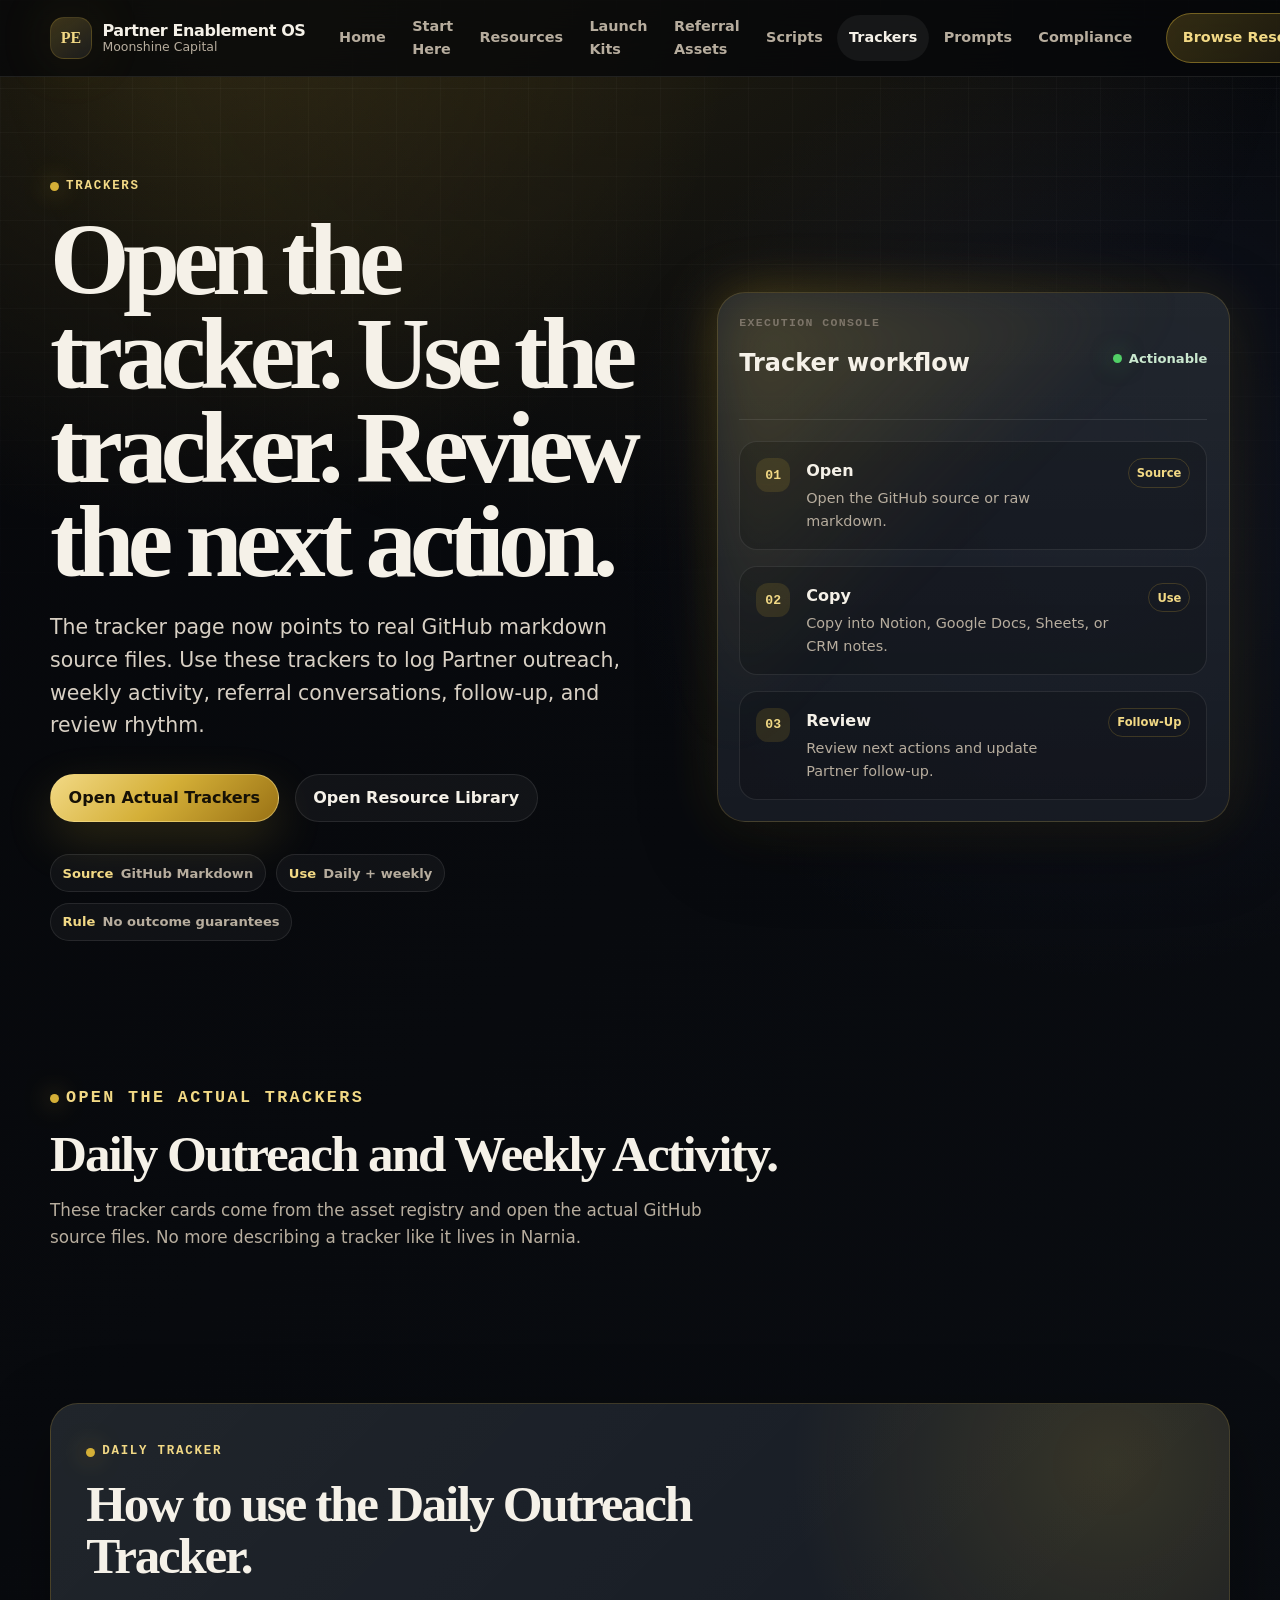
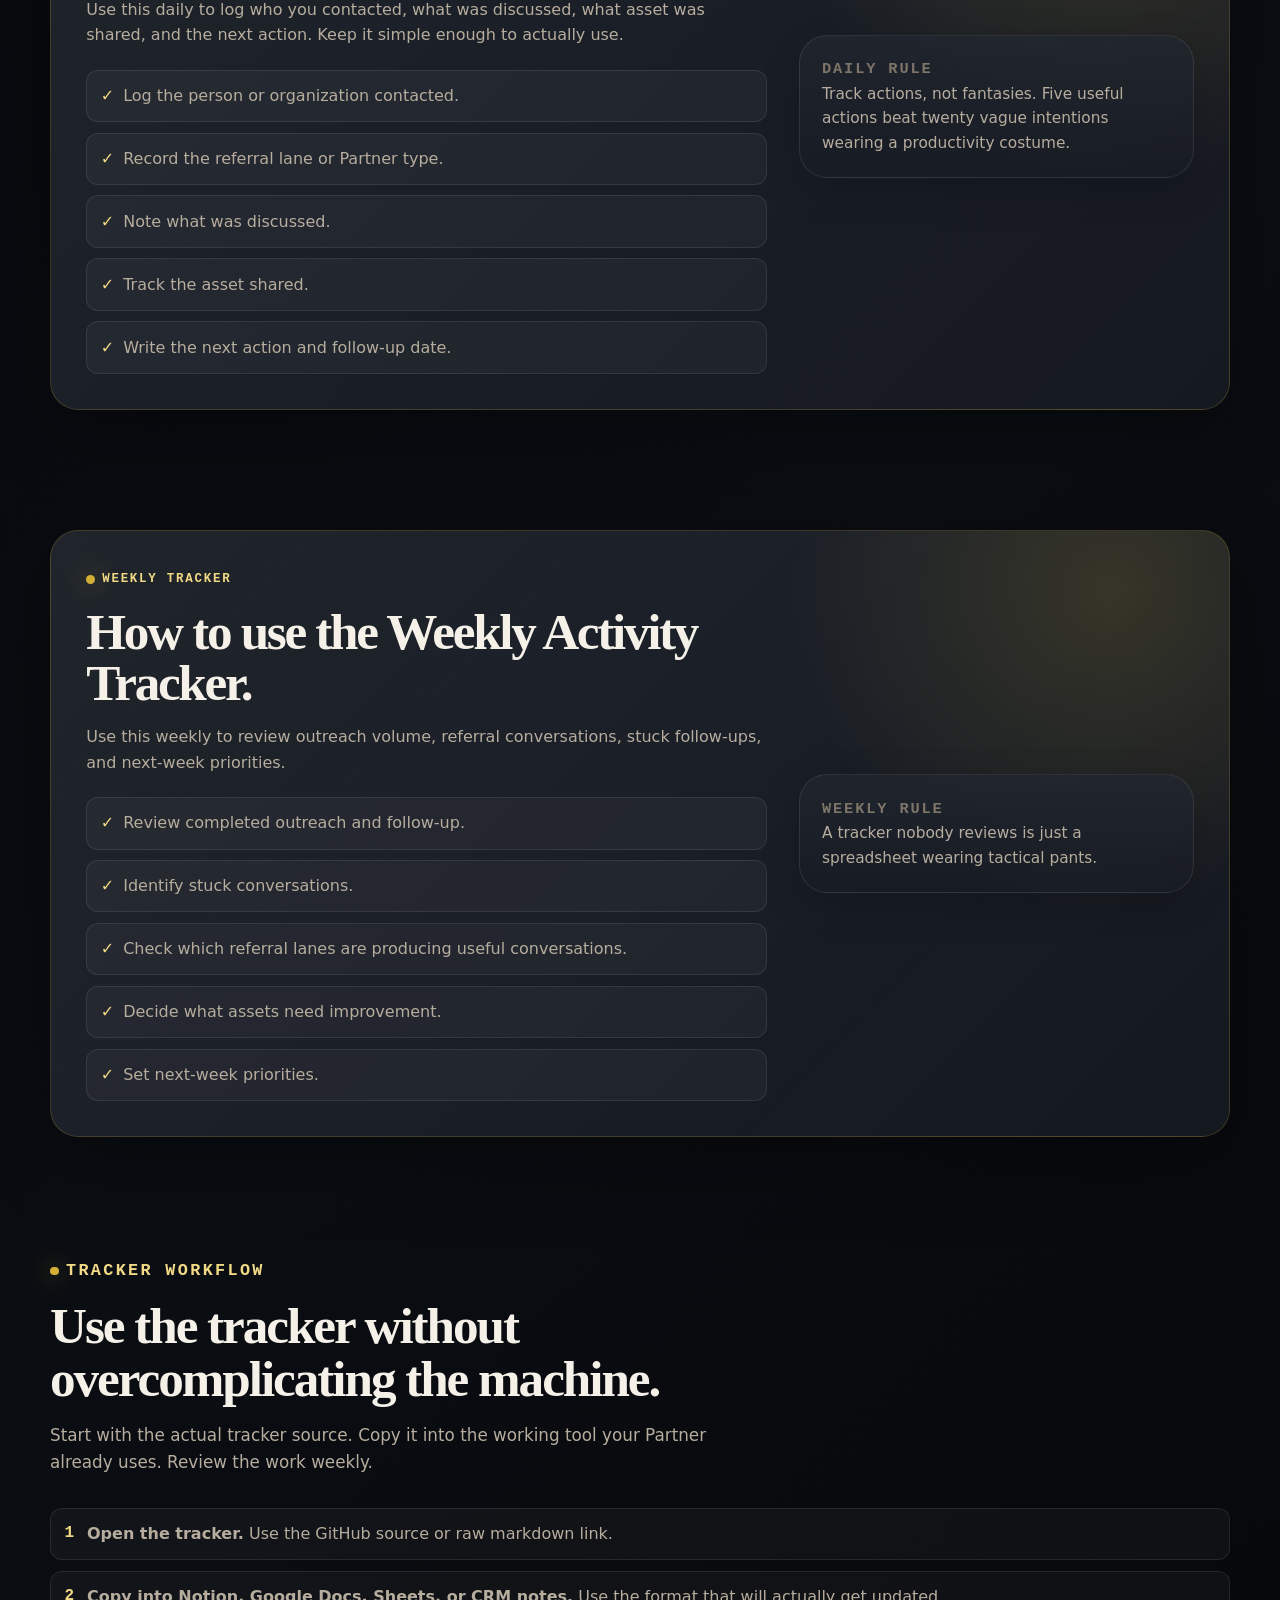
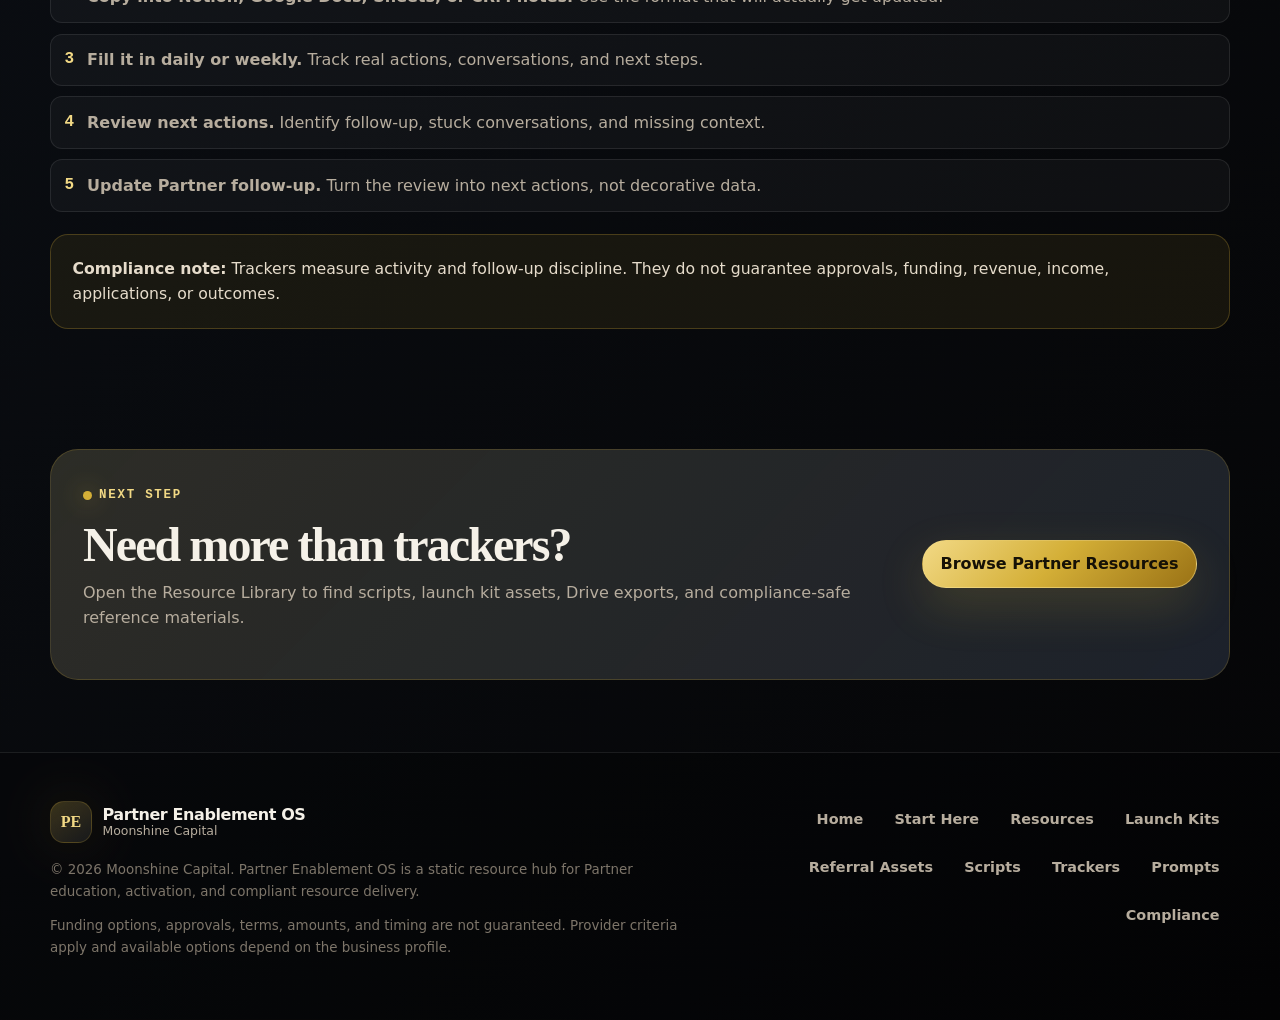
==== pages/trackers.html @ 078735d9 "Enhance resource pages with asset actions" ====
<!doctype html>
<html lang="en">
  <head>
    <meta charset="utf-8">
    <meta name="viewport" content="width=device-width, initial-scale=1">
    <title>Trackers | Partner Enablement OS</title>
    <meta name="description" content="Open and use real Partner activity trackers, weekly review templates, and follow-up systems.">
    <meta name="robots" content="index,follow">
    <link rel="canonical" href="https://partner-enablement-os.vercel.app/pages/trackers.html">
    <meta property="og:type" content="website">
    <meta property="og:title" content="Trackers | Partner Enablement OS">
    <meta property="og:description" content="Actionable tracker source files and workflow guidance for Partner execution.">
    <meta property="og:url" content="https://partner-enablement-os.vercel.app/pages/trackers.html">
    <link rel="stylesheet" href="/assets/css/styles.css">
  </head>

  <body>
    <a class="skip-link" href="#main">Skip to main content</a>

    <div class="site-shell">
      <header class="site-header" aria-label="Site header">
        <div class="container nav-wrap">
          <a class="brand-lockup" href="/index.html" aria-label="Partner Enablement OS home">
            <span class="brand-mark" aria-hidden="true">PE</span>
            <span class="brand-text">
              <span class="brand-name" data-brand-name>Partner Enablement OS</span>
              <span class="brand-kicker" data-brand-kicker>Moonshine Capital</span>
            </span>
          </a>

          <button class="nav-toggle" type="button" aria-label="Toggle navigation" aria-expanded="false" data-nav-toggle>
            <span class="nav-toggle-lines" aria-hidden="true"></span>
          </button>

          <nav class="primary-nav" aria-label="Primary navigation" data-site-nav>
            <a href="/index.html">Home</a>
            <a href="/pages/getting-started.html">Start Here</a>
            <a href="/pages/partner-resource-library.html">Resources</a>
            <a href="/pages/launch-kits.html">Launch Kits</a>
            <a href="/pages/referral-partner-assets.html">Referral Assets</a>
            <a href="/pages/scripts.html">Scripts</a>
            <a href="/pages/trackers.html" aria-current="page">Trackers</a>
            <a href="/pages/prompts.html">Prompts</a>
            <a href="/pages/compliance.html">Compliance</a>
          </nav>

          <a class="header-cta" href="/pages/partner-resource-library.html">Browse Resources</a>
        </div>
      </header>

      <main id="main">
        <section class="hero" aria-labelledby="page-title">
          <div class="container hero-grid">
            <div class="hero-copy reveal">
              <p class="eyebrow">Trackers</p>
              <h1 id="page-title">Open the tracker. Use the tracker. Review the next action.</h1>
              <p class="hero-lede">
                The tracker page now points to real GitHub markdown source files. Use these
                trackers to log Partner outreach, weekly activity, referral conversations,
                follow-up, and review rhythm.
              </p>
              <div class="hero-actions" aria-label="Primary actions">
                <a class="button button-primary" href="#actual-trackers">Open Actual Trackers</a>
                <a class="button button-secondary" href="/pages/partner-resource-library.html">Open Resource Library</a>
              </div>
              <div class="hero-meta">
                <span class="pill"><strong>Source</strong> GitHub Markdown</span>
                <span class="pill"><strong>Use</strong> Daily + weekly</span>
                <span class="pill"><strong>Rule</strong> No outcome guarantees</span>
              </div>
            </div>

            <aside class="command-panel reveal" aria-labelledby="tracker-panel-title">
              <div class="panel-top">
                <div>
                  <p class="panel-label">Execution Console</p>
                  <h2 id="tracker-panel-title">Tracker workflow</h2>
                </div>
                <span class="status-dot">Actionable</span>
              </div>
              <ol class="panel-list">
                <li class="panel-item">
                  <span class="panel-num">01</span>
                  <div>
                    <h3>Open</h3>
                    <p>Open the GitHub source or raw markdown.</p>
                  </div>
                  <span class="panel-tag">Source</span>
                </li>
                <li class="panel-item">
                  <span class="panel-num">02</span>
                  <div>
                    <h3>Copy</h3>
                    <p>Copy into Notion, Google Docs, Sheets, or CRM notes.</p>
                  </div>
                  <span class="panel-tag">Use</span>
                </li>
                <li class="panel-item">
                  <span class="panel-num">03</span>
                  <div>
                    <h3>Review</h3>
                    <p>Review next actions and update Partner follow-up.</p>
                  </div>
                  <span class="panel-tag">Follow-Up</span>
                </li>
              </ol>
            </aside>
          </div>
        </section>

        <section class="section" id="actual-trackers" aria-labelledby="actual-trackers-title">
          <div class="container">
            <div class="section-header reveal">
              <p class="eyebrow">Open the Actual Trackers</p>
              <h2 id="actual-trackers-title">Daily Outreach and Weekly Activity.</h2>
              <p>
                These tracker cards come from the asset registry and open the actual GitHub
                source files. No more describing a tracker like it lives in Narnia.
              </p>
            </div>

            <div class="grid grid-2" data-asset-grid data-asset-type="tracker"></div>
          </div>
        </section>

        <section class="section section-tight" aria-labelledby="daily-title">
          <div class="container">
            <div class="featured-card reveal">
              <div>
                <p class="eyebrow">Daily Tracker</p>
                <h2 id="daily-title">How to use the Daily Outreach Tracker.</h2>
                <p>
                  Use this daily to log who you contacted, what was discussed, what asset
                  was shared, and the next action. Keep it simple enough to actually use.
                </p>
                <ul class="check-list">
                  <li>Log the person or organization contacted.</li>
                  <li>Record the referral lane or Partner type.</li>
                  <li>Note what was discussed.</li>
                  <li>Track the asset shared.</li>
                  <li>Write the next action and follow-up date.</li>
                </ul>
              </div>
              <aside class="card" aria-label="Daily tracker reminder">
                <p class="panel-label">Daily Rule</p>
                <p>
                  Track actions, not fantasies. Five useful actions beat twenty vague intentions
                  wearing a productivity costume.
                </p>
              </aside>
            </div>
          </div>
        </section>

        <section class="section" aria-labelledby="weekly-title">
          <div class="container">
            <div class="featured-card reveal">
              <div>
                <p class="eyebrow">Weekly Tracker</p>
                <h2 id="weekly-title">How to use the Weekly Activity Tracker.</h2>
                <p>
                  Use this weekly to review outreach volume, referral conversations, stuck
                  follow-ups, and next-week priorities.
                </p>
                <ul class="check-list">
                  <li>Review completed outreach and follow-up.</li>
                  <li>Identify stuck conversations.</li>
                  <li>Check which referral lanes are producing useful conversations.</li>
                  <li>Decide what assets need improvement.</li>
                  <li>Set next-week priorities.</li>
                </ul>
              </div>
              <aside class="card" aria-label="Weekly tracker reminder">
                <p class="panel-label">Weekly Rule</p>
                <p>
                  A tracker nobody reviews is just a spreadsheet wearing tactical pants.
                </p>
              </aside>
            </div>
          </div>
        </section>

        <section class="section section-tight" aria-labelledby="workflow-title">
          <div class="container">
            <div class="section-header reveal">
              <p class="eyebrow">Tracker Workflow</p>
              <h2 id="workflow-title">Use the tracker without overcomplicating the machine.</h2>
              <p>
                Start with the actual tracker source. Copy it into the working tool your
                Partner already uses. Review the work weekly.
              </p>
            </div>

            <ol class="step-list reveal">
              <li><strong>Open the tracker.</strong> Use the GitHub source or raw markdown link.</li>
              <li><strong>Copy into Notion, Google Docs, Sheets, or CRM notes.</strong> Use the format that will actually get updated.</li>
              <li><strong>Fill it in daily or weekly.</strong> Track real actions, conversations, and next steps.</li>
              <li><strong>Review next actions.</strong> Identify follow-up, stuck conversations, and missing context.</li>
              <li><strong>Update Partner follow-up.</strong> Turn the review into next actions, not decorative data.</li>
            </ol>

            <aside class="disclaimer reveal" aria-label="Tracker compliance note">
              <p>
                <strong>Compliance note:</strong>
                Trackers measure activity and follow-up discipline. They do not guarantee
                approvals, funding, revenue, income, applications, or outcomes.
              </p>
            </aside>
          </div>
        </section>

        <section class="section" aria-labelledby="resource-title">
          <div class="container">
            <article class="source-card reveal">
              <div>
                <p class="eyebrow">Next Step</p>
                <h2 id="resource-title">Need more than trackers?</h2>
                <p>
                  Open the Resource Library to find scripts, launch kit assets, Drive exports,
                  and compliance-safe reference materials.
                </p>
              </div>
              <a class="button button-primary" href="/pages/partner-resource-library.html">Browse Partner Resources</a>
            </article>
          </div>
        </section>
      </main>

      <footer class="site-footer">
        <div class="container footer-grid">
          <div>
            <a class="brand-lockup" href="/index.html" aria-label="Partner Enablement OS home">
              <span class="brand-mark" aria-hidden="true">PE</span>
              <span class="brand-text">
                <span class="brand-name" data-brand-name>Partner Enablement OS</span>
                <span class="brand-kicker" data-brand-kicker>Moonshine Capital</span>
              </span>
            </a>
            <p class="small-print" style="margin-top: 1rem;">
              © <span data-current-year></span> Moonshine Capital. Partner Enablement OS is a static resource hub for Partner education, activation, and compliant resource delivery.
            </p>
            <p class="small-print">
              Funding options, approvals, terms, amounts, and timing are not guaranteed. Provider criteria apply and available options depend on the business profile.
            </p>
          </div>
          <nav class="footer-links" aria-label="Footer navigation" data-footer-nav>
            <a href="/index.html">Home</a>
            <a href="/pages/getting-started.html">Start Here</a>
            <a href="/pages/partner-resource-library.html">Resources</a>
            <a href="/pages/launch-kits.html">Launch Kits</a>
            <a href="/pages/referral-partner-assets.html">Referral Assets</a>
            <a href="/pages/scripts.html">Scripts</a>
            <a href="/pages/trackers.html">Trackers</a>
            <a href="/pages/prompts.html">Prompts</a>
            <a href="/pages/compliance.html">Compliance</a>
          </nav>
        </div>
      </footer>
    </div>

    <script src="/assets/js/app.js" defer></script>
    <script src="/assets/js/resources.js" defer></script>
  </body>
</html>
---- assets/css/styles.css ----
:root {
  color-scheme: dark;

  --color-bg: #06070a;
  --color-bg-2: #0a0d12;
  --color-panel: rgba(17, 22, 31, 0.78);
  --color-panel-strong: rgba(22, 28, 39, 0.92);
  --color-panel-soft: rgba(255, 255, 255, 0.045);
  --color-text: #f5f1e8;
  --color-muted: #b7ad9e;
  --color-subtle: #7d7569;
  --color-line: rgba(212, 175, 55, 0.2);
  --color-line-soft: rgba(255, 255, 255, 0.09);
  --color-accent: #d4af37;
  --color-accent-2: #f2d985;
  --color-accent-soft: rgba(212, 175, 55, 0.14);
  --color-danger-soft: rgba(255, 96, 96, 0.11);
  --color-success-soft: rgba(81, 207, 102, 0.11);

  --font-sans: Inter, ui-sans-serif, system-ui, -apple-system, BlinkMacSystemFont, "Segoe UI", sans-serif;
  --font-serif: Georgia, "Times New Roman", serif;
  --font-mono: "SFMono-Regular", Consolas, "Liberation Mono", monospace;

  --max-width: 1180px;
  --radius-sm: 12px;
  --radius-md: 18px;
  --radius-lg: 28px;
  --shadow-soft: 0 24px 80px rgba(0, 0, 0, 0.32);
  --shadow-gold: 0 0 60px rgba(212, 175, 55, 0.14);

  --space-1: 0.35rem;
  --space-2: 0.65rem;
  --space-3: 1rem;
  --space-4: 1.35rem;
  --space-5: 2rem;
  --space-6: 3rem;
  --space-7: 4.5rem;
  --space-8: 6rem;
}

*,
*::before,
*::after {
  box-sizing: border-box;
}

html {
  min-width: 320px;
  scroll-behavior: smooth;
}

body {
  min-width: 320px;
  margin: 0;
  background:
    radial-gradient(circle at 15% 0%, rgba(212, 175, 55, 0.16), transparent 34rem),
    radial-gradient(circle at 85% 12%, rgba(113, 137, 255, 0.08), transparent 30rem),
    linear-gradient(135deg, var(--color-bg), var(--color-bg-2) 55%, #050506);
  color: var(--color-text);
  font-family: var(--font-sans);
  line-height: 1.6;
  text-rendering: optimizeLegibility;
}

body::before {
  position: fixed;
  inset: 0;
  z-index: -2;
  pointer-events: none;
  content: "";
  background-image:
    linear-gradient(rgba(255, 255, 255, 0.035) 1px, transparent 1px),
    linear-gradient(90deg, rgba(255, 255, 255, 0.027) 1px, transparent 1px);
  background-size: 44px 44px;
  mask-image: linear-gradient(to bottom, black, transparent 80%);
}

body::after {
  position: fixed;
  inset: 0;
  z-index: -1;
  pointer-events: none;
  content: "";
  background: radial-gradient(circle at 50% -10%, rgba(212, 175, 55, 0.12), transparent 42rem);
}

img,
svg {
  max-width: 100%;
  display: block;
}

a {
  color: inherit;
  text-decoration: none;
}

p,
h1,
h2,
h3,
h4 {
  margin-top: 0;
}

p {
  color: var(--color-muted);
}

button,
input,
textarea,
select {
  font: inherit;
}

.skip-link {
  position: absolute;
  top: -100px;
  left: var(--space-3);
  z-index: 1000;
  padding: var(--space-2) var(--space-3);
  border-radius: var(--radius-sm);
  background: var(--color-accent);
  color: #111;
  font-weight: 800;
}

.skip-link:focus {
  top: var(--space-3);
}

.site-shell {
  min-height: 100vh;
}

.container {
  width: min(100% - 2rem, var(--max-width));
  margin-inline: auto;
}

.section {
  padding: var(--space-7) 0;
}

.section-tight {
  padding: var(--space-6) 0;
}

.eyebrow {
  display: inline-flex;
  align-items: center;
  gap: 0.45rem;
  margin-bottom: var(--space-3);
  color: var(--color-accent-2);
  font-family: var(--font-mono);
  font-size: 0.78rem;
  font-weight: 800;
  letter-spacing: 0.14em;
  text-transform: uppercase;
}

.eyebrow::before {
  width: 0.55rem;
  height: 0.55rem;
  border-radius: 999px;
  background: var(--color-accent);
  box-shadow: 0 0 24px rgba(212, 175, 55, 0.75);
  content: "";
}

.section-header {
  max-width: 760px;
  margin-bottom: var(--space-5);
}

.section-header h2,
.section-title {
  margin-bottom: var(--space-3);
  font-family: var(--font-serif);
  font-size: clamp(2rem, 4vw, 3.4rem);
  line-height: 1.03;
  letter-spacing: -0.04em;
}

.section-header p {
  max-width: 700px;
  font-size: 1.05rem;
}

.site-header {
  position: sticky;
  top: 0;
  z-index: 50;
  border-bottom: 1px solid var(--color-line-soft);
  background: rgba(6, 7, 10, 0.78);
  backdrop-filter: blur(18px);
}

.nav-wrap {
  display: flex;
  align-items: center;
  justify-content: space-between;
  min-height: 76px;
  gap: var(--space-4);
}

.brand-lockup {
  display: inline-flex;
  align-items: center;
  gap: var(--space-2);
  min-width: max-content;
}

.brand-mark {
  display: grid;
  width: 42px;
  height: 42px;
  place-items: center;
  border: 1px solid var(--color-line);
  border-radius: 14px;
  background:
    linear-gradient(145deg, rgba(212, 175, 55, 0.22), rgba(255, 255, 255, 0.04)),
    rgba(255, 255, 255, 0.035);
  color: var(--color-accent-2);
  font-family: var(--font-serif);
  font-size: 1rem;
  font-weight: 800;
  box-shadow: var(--shadow-gold);
}

.brand-text {
  display: grid;
  line-height: 1.1;
}

.brand-name {
  font-weight: 900;
  letter-spacing: -0.025em;
}

.brand-kicker {
  color: var(--color-muted);
  font-size: 0.78rem;
}

.nav-toggle {
  display: none;
  align-items: center;
  justify-content: center;
  width: 44px;
  height: 44px;
  border: 1px solid var(--color-line-soft);
  border-radius: 14px;
  background: rgba(255, 255, 255, 0.04);
  color: var(--color-text);
  cursor: pointer;
}

.nav-toggle-lines,
.nav-toggle-lines::before,
.nav-toggle-lines::after {
  display: block;
  width: 18px;
  height: 2px;
  border-radius: 999px;
  background: currentColor;
  content: "";
  transition: transform 180ms ease, opacity 180ms ease;
}

.nav-toggle-lines::before {
  transform: translateY(-6px);
}

.nav-toggle-lines::after {
  transform: translateY(4px);
}

.nav-toggle[aria-expanded="true"] .nav-toggle-lines {
  transform: rotate(45deg);
}

.nav-toggle[aria-expanded="true"] .nav-toggle-lines::before {
  transform: translateY(0) rotate(90deg);
}

.nav-toggle[aria-expanded="true"] .nav-toggle-lines::after {
  opacity: 0;
}

.primary-nav {
  display: flex;
  align-items: center;
  justify-content: flex-end;
  gap: 0.15rem;
}

.primary-nav a {
  position: relative;
  padding: 0.7rem 0.75rem;
  border-radius: 999px;
  color: var(--color-muted);
  font-size: 0.9rem;
  font-weight: 750;
  transition: color 180ms ease, background 180ms ease;
}

.primary-nav a:hover,
.primary-nav a:focus-visible,
.primary-nav a[aria-current="page"] {
  background: rgba(255, 255, 255, 0.055);
  color: var(--color-text);
  outline: none;
}

.header-cta {
  display: inline-flex;
  align-items: center;
  justify-content: center;
  min-width: max-content;
  padding: 0.78rem 1rem;
  border: 1px solid rgba(212, 175, 55, 0.44);
  border-radius: 999px;
  background: linear-gradient(135deg, rgba(212, 175, 55, 0.22), rgba(212, 175, 55, 0.08));
  color: var(--color-accent-2);
  font-size: 0.9rem;
  font-weight: 850;
}

.hero {
  position: relative;
  overflow: hidden;
  padding: var(--space-8) 0 var(--space-7);
}

.hero-grid {
  display: grid;
  grid-template-columns: minmax(0, 1.08fr) minmax(320px, 0.92fr);
  gap: clamp(2rem, 5vw, 4.8rem);
  align-items: center;
}

.hero h1 {
  max-width: 850px;
  margin-bottom: var(--space-4);
  font-family: var(--font-serif);
  font-size: clamp(3.1rem, 8vw, 6.8rem);
  line-height: 0.92;
  letter-spacing: -0.065em;
}

.hero-lede {
  max-width: 690px;
  margin-bottom: var(--space-5);
  color: #d8d0c4;
  font-size: clamp(1.08rem, 2vw, 1.28rem);
}

.hero-actions,
.card-actions {
  display: flex;
  flex-wrap: wrap;
  gap: var(--space-3);
}

.button {
  display: inline-flex;
  align-items: center;
  justify-content: center;
  min-height: 48px;
  padding: 0.88rem 1.1rem;
  border: 1px solid transparent;
  border-radius: 999px;
  font-weight: 900;
  line-height: 1;
  transition: transform 180ms ease, border-color 180ms ease, background 180ms ease, color 180ms ease;
}

.button:hover,
.button:focus-visible {
  transform: translateY(-2px);
  outline: none;
}

.button-primary {
  border-color: rgba(242, 217, 133, 0.52);
  background: linear-gradient(135deg, #f2d985, #d4af37 48%, #9a7215);
  color: #161106;
  box-shadow: 0 18px 48px rgba(212, 175, 55, 0.18);
}

.button-secondary {
  border-color: var(--color-line-soft);
  background: rgba(255, 255, 255, 0.045);
  color: var(--color-text);
}

.button-ghost {
  border-color: rgba(212, 175, 55, 0.26);
  background: rgba(212, 175, 55, 0.08);
  color: var(--color-accent-2);
}

.hero-meta {
  display: flex;
  flex-wrap: wrap;
  gap: var(--space-2);
  margin-top: var(--space-5);
}

.pill {
  display: inline-flex;
  align-items: center;
  gap: 0.45rem;
  padding: 0.48rem 0.72rem;
  border: 1px solid var(--color-line-soft);
  border-radius: 999px;
  background: rgba(255, 255, 255, 0.04);
  color: var(--color-muted);
  font-size: 0.82rem;
  font-weight: 750;
}

.pill strong {
  color: var(--color-accent-2);
}

.command-panel {
  position: relative;
  padding: var(--space-4);
  border: 1px solid var(--color-line);
  border-radius: var(--radius-lg);
  background:
    linear-gradient(180deg, rgba(255, 255, 255, 0.075), rgba(255, 255, 255, 0.03)),
    var(--color-panel);
  box-shadow: var(--shadow-soft), var(--shadow-gold);
}

.command-panel::before {
  position: absolute;
  inset: 1px;
  z-index: -1;
  border-radius: inherit;
  background: linear-gradient(135deg, rgba(212, 175, 55, 0.24), transparent 45%);
  content: "";
  filter: blur(28px);
}

.panel-top {
  display: flex;
  justify-content: space-between;
  gap: var(--space-3);
  padding-bottom: var(--space-3);
  border-bottom: 1px solid var(--color-line-soft);
}

.panel-label {
  color: var(--color-subtle);
  font-family: var(--font-mono);
  font-size: 0.72rem;
  font-weight: 800;
  letter-spacing: 0.12em;
  text-transform: uppercase;
}

.status-dot {
  display: inline-flex;
  align-items: center;
  gap: 0.4rem;
  color: #cae8cf;
  font-size: 0.82rem;
  font-weight: 800;
}

.status-dot::before {
  width: 0.6rem;
  height: 0.6rem;
  border-radius: 999px;
  background: #51cf66;
  box-shadow: 0 0 22px rgba(81, 207, 102, 0.5);
  content: "";
}

.panel-list {
  display: grid;
  gap: var(--space-3);
  margin: var(--space-4) 0 0;
  padding: 0;
  list-style: none;
}

.panel-item {
  display: grid;
  grid-template-columns: auto 1fr auto;
  gap: var(--space-3);
  align-items: start;
  padding: var(--space-3);
  border: 1px solid var(--color-line-soft);
  border-radius: var(--radius-md);
  background: rgba(0, 0, 0, 0.18);
}

.panel-num {
  display: grid;
  width: 34px;
  height: 34px;
  place-items: center;
  border-radius: 12px;
  background: var(--color-accent-soft);
  color: var(--color-accent-2);
  font-family: var(--font-mono);
  font-size: 0.82rem;
  font-weight: 900;
}

.panel-item h3 {
  margin-bottom: 0.2rem;
  font-size: 1rem;
}

.panel-item p {
  margin-bottom: 0;
  font-size: 0.9rem;
}

.panel-tag {
  padding: 0.28rem 0.5rem;
  border: 1px solid rgba(212, 175, 55, 0.22);
  border-radius: 999px;
  color: var(--color-accent-2);
  font-size: 0.72rem;
  font-weight: 850;
}

.grid {
  display: grid;
  gap: var(--space-4);
}

.grid-2 {
  grid-template-columns: repeat(2, minmax(0, 1fr));
}

.grid-3 {
  grid-template-columns: repeat(3, minmax(0, 1fr));
}

.grid-4 {
  grid-template-columns: repeat(4, minmax(0, 1fr));
}

.card {
  position: relative;
  overflow: hidden;
  padding: var(--space-4);
  border: 1px solid var(--color-line-soft);
  border-radius: var(--radius-lg);
  background:
    linear-gradient(180deg, rgba(255, 255, 255, 0.058), rgba(255, 255, 255, 0.022)),
    var(--color-panel);
  box-shadow: 0 12px 38px rgba(0, 0, 0, 0.18);
  transition: transform 180ms ease, border-color 180ms ease, background 180ms ease;
}

.card:hover {
  transform: translateY(-4px);
  border-color: rgba(212, 175, 55, 0.28);
  background:
    linear-gradient(180deg, rgba(255, 255, 255, 0.072), rgba(255, 255, 255, 0.03)),
    var(--color-panel);
}

.card h3 {
  margin-bottom: var(--space-2);
  font-size: 1.14rem;
  letter-spacing: -0.02em;
}

.card p {
  margin-bottom: 0;
  font-size: 0.96rem;
}

.card-icon {
  display: grid;
  width: 42px;
  height: 42px;
  margin-bottom: var(--space-3);
  place-items: center;
  border: 1px solid rgba(212, 175, 55, 0.24);
  border-radius: 15px;
  background: var(--color-accent-soft);
  color: var(--color-accent-2);
  font-weight: 900;
}

.feature-card {
  min-height: 100%;
}

.featured-card {
  display: grid;
  grid-template-columns: minmax(0, 0.95fr) minmax(280px, 0.55fr);
  gap: var(--space-5);
  align-items: center;
  padding: clamp(1.3rem, 4vw, 2.2rem);
  border: 1px solid var(--color-line);
  border-radius: var(--radius-lg);
  background:
    radial-gradient(circle at 90% 10%, rgba(212, 175, 55, 0.16), transparent 20rem),
    linear-gradient(135deg, rgba(255, 255, 255, 0.075), rgba(255, 255, 255, 0.025)),
    var(--color-panel);
  box-shadow: var(--shadow-soft);
}

.featured-card h2 {
  margin-bottom: var(--space-3);
  font-family: var(--font-serif);
  font-size: clamp(2rem, 4vw, 3.3rem);
  line-height: 1;
  letter-spacing: -0.045em;
}

.check-list,
.warning-list,
.step-list {
  display: grid;
  gap: var(--space-2);
  margin: var(--space-4) 0 0;
  padding: 0;
  list-style: none;
}

.check-list li,
.warning-list li,
.step-list li {
  position: relative;
  padding: 0.78rem 0.9rem 0.78rem 2.25rem;
  border: 1px solid var(--color-line-soft);
  border-radius: var(--radius-sm);
  background: rgba(255, 255, 255, 0.034);
  color: var(--color-muted);
}

.check-list li::before,
.warning-list li::before,
.step-list li::before {
  position: absolute;
  top: 0.78rem;
  left: 0.85rem;
  color: var(--color-accent-2);
  font-weight: 900;
}

.check-list li::before {
  content: "✓";
}

.warning-list li::before {
  content: "!";
}

.step-list {
  counter-reset: steps;
}

.step-list li {
  counter-increment: steps;
}

.step-list li::before {
  content: counter(steps);
  font-family: var(--font-mono);
}

.compliance-grid {
  display: grid;
  grid-template-columns: 1fr 1fr;
  gap: var(--space-4);
}

.compliance-card {
  border-radius: var(--radius-lg);
}

.compliance-card.safe {
  background:
    linear-gradient(180deg, rgba(81, 207, 102, 0.08), rgba(255, 255, 255, 0.022)),
    var(--color-panel);
}

.compliance-card.restricted {
  background:
    linear-gradient(180deg, rgba(255, 96, 96, 0.08), rgba(255, 255, 255, 0.022)),
    var(--color-panel);
}

.disclaimer {
  margin-top: var(--space-4);
  padding: var(--space-4);
  border: 1px solid rgba(212, 175, 55, 0.26);
  border-radius: var(--radius-md);
  background: rgba(212, 175, 55, 0.08);
}

.disclaimer p {
  margin-bottom: 0;
  color: #e6dccb;
  font-size: 0.98rem;
}

.source-card {
  display: grid;
  grid-template-columns: minmax(0, 1fr) auto;
  gap: var(--space-4);
  align-items: center;
  padding: var(--space-5);
  border: 1px solid var(--color-line);
  border-radius: var(--radius-lg);
  background:
    linear-gradient(135deg, rgba(212, 175, 55, 0.13), rgba(255, 255, 255, 0.035)),
    var(--color-panel-strong);
}

.source-card h2 {
  margin-bottom: var(--space-2);
  font-family: var(--font-serif);
  font-size: clamp(2rem, 4vw, 3rem);
  line-height: 1;
  letter-spacing: -0.04em;
}

.site-footer {
  padding: var(--space-6) 0;
  border-top: 1px solid var(--color-line-soft);
  background: rgba(0, 0, 0, 0.22);
}

.footer-grid {
  display: grid;
  grid-template-columns: 1.1fr 0.9fr;
  gap: var(--space-5);
  align-items: start;
}

.footer-links {
  display: flex;
  flex-wrap: wrap;
  justify-content: flex-end;
  gap: var(--space-2);
}

.footer-links a {
  padding: 0.45rem 0.65rem;
  border-radius: 999px;
  color: var(--color-muted);
  font-size: 0.9rem;
  font-weight: 750;
}

.footer-links a:hover,
.footer-links a:focus-visible {
  background: rgba(255, 255, 255, 0.05);
  color: var(--color-text);
  outline: none;
}

.small-print {
  color: var(--color-subtle);
  font-size: 0.84rem;
}

.reveal {
  opacity: 0;
  transform: translateY(18px);
  transition: opacity 560ms ease, transform 560ms ease;
}

.reveal.is-visible {
  opacity: 1;
  transform: translateY(0);
}

:focus-visible {
  outline: 2px solid var(--color-accent-2);
  outline-offset: 4px;
}

@media (max-width: 1040px) {
  .hero-grid,
  .featured-card,
  .source-card,
  .footer-grid {
    grid-template-columns: 1fr;
  }

  .grid-4 {
    grid-template-columns: repeat(2, minmax(0, 1fr));
  }

  .header-cta {
    display: none;
  }
}

@media (max-width: 860px) {
  .nav-toggle {
    display: inline-flex;
  }

  .primary-nav {
    position: absolute;
    top: 76px;
    right: 1rem;
    left: 1rem;
    display: none;
    flex-direction: column;
    align-items: stretch;
    padding: var(--space-3);
    border: 1px solid var(--color-line-soft);
    border-radius: var(--radius-md);
    background: rgba(8, 10, 14, 0.96);
    box-shadow: var(--shadow-soft);
  }

  .primary-nav.is-open {
    display: flex;
  }

  .primary-nav a {
    border-radius: var(--radius-sm);
  }

  .grid-2,
  .grid-3,
  .grid-4,
  .compliance-grid {
    grid-template-columns: 1fr;
  }

  .hero {
    padding-top: var(--space-7);
  }

  .panel-item {
    grid-template-columns: auto 1fr;
  }

  .panel-tag {
    grid-column: 2;
    justify-self: start;
  }

  .footer-links {
    justify-content: flex-start;
  }
}

@media (max-width: 560px) {
  .container {
    width: min(100% - 1rem, var(--max-width));
  }

  .nav-wrap {
    min-height: 68px;
  }

  .primary-nav {
    top: 68px;
  }

  .brand-kicker {
    display: none;
  }

  .hero {
    padding: var(--space-6) 0;
  }

  .section {
    padding: var(--space-6) 0;
  }

  .hero-actions,
  .card-actions {
    flex-direction: column;
  }

  .button {
    width: 100%;
  }

  .source-card {
    padding: var(--space-4);
  }
}

@media (prefers-reduced-motion: reduce) {
  *,
  *::before,
  *::after {
    scroll-behavior: auto !important;
    transition: none !important;
    animation: none !important;
  }

  .reveal {
    opacity: 1;
    transform: none;
  }

  .button:hover,
  .card:hover {
    transform: none;
  }
}
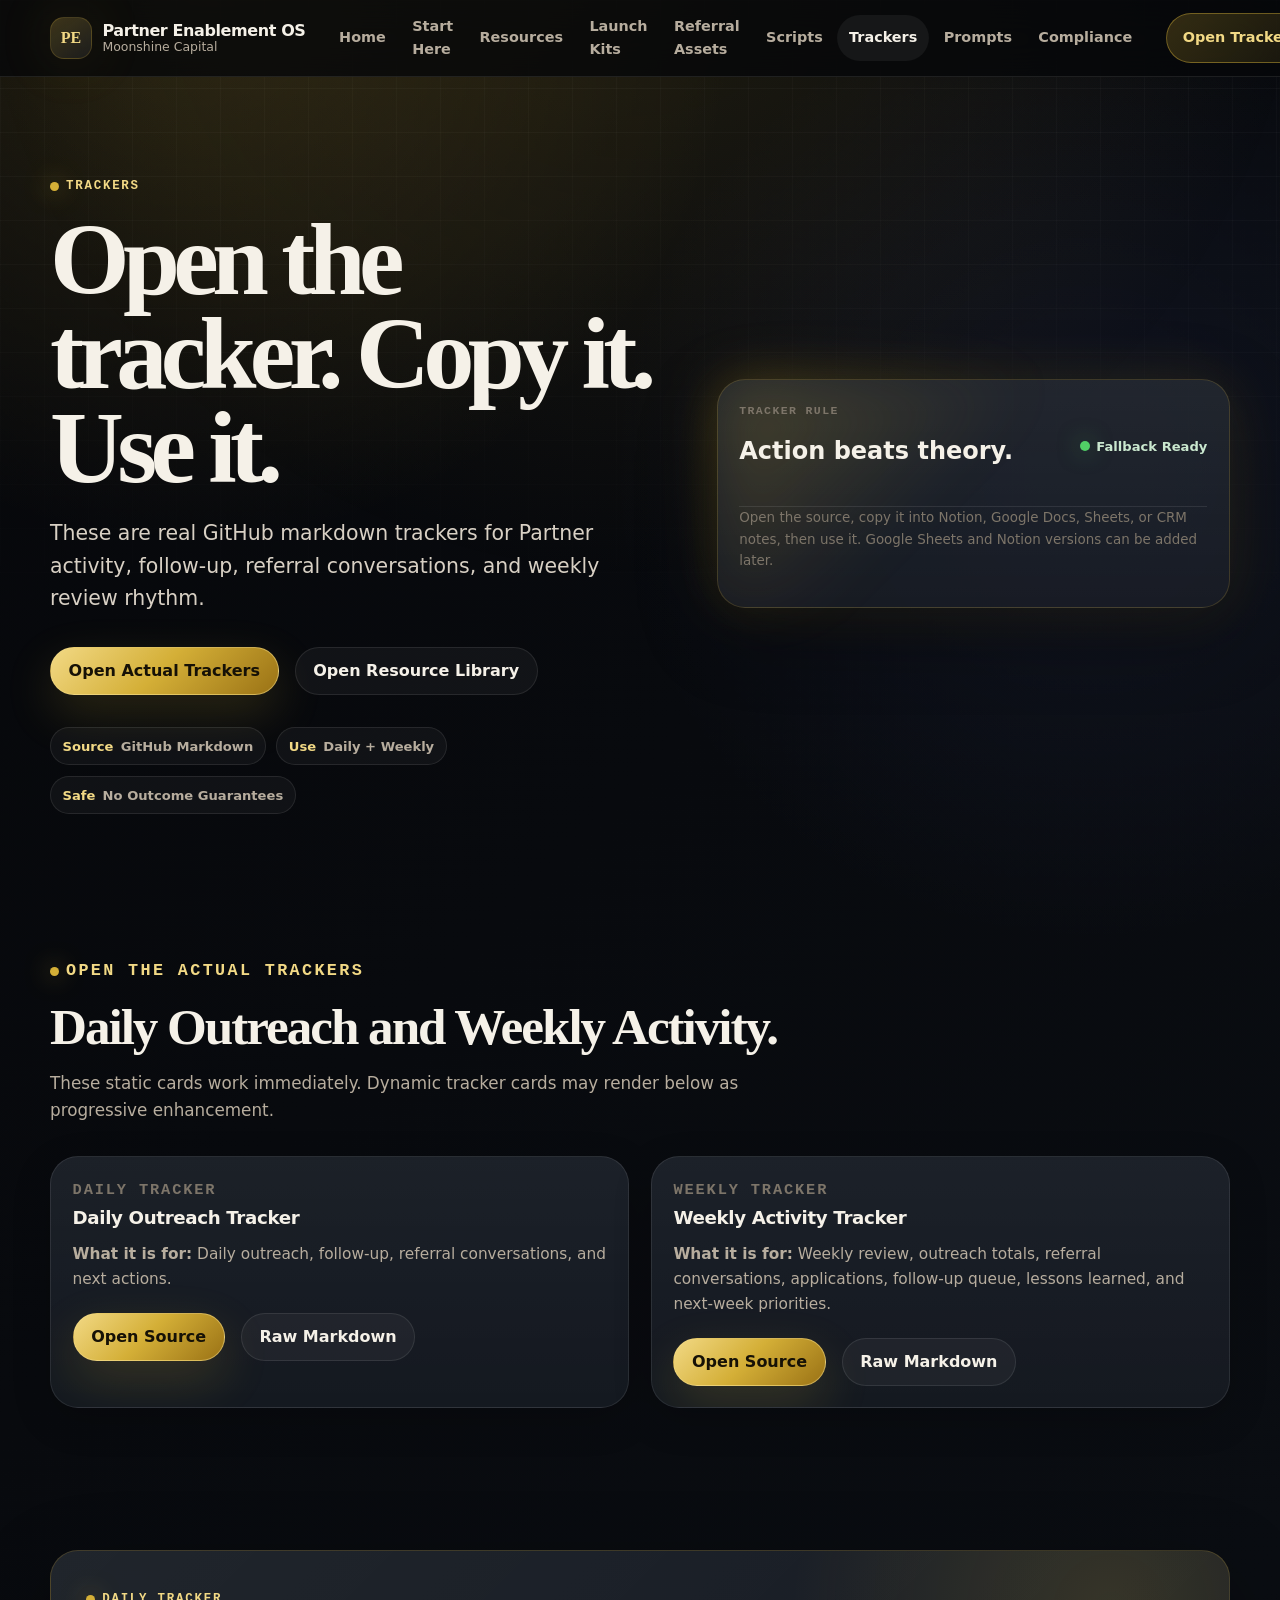
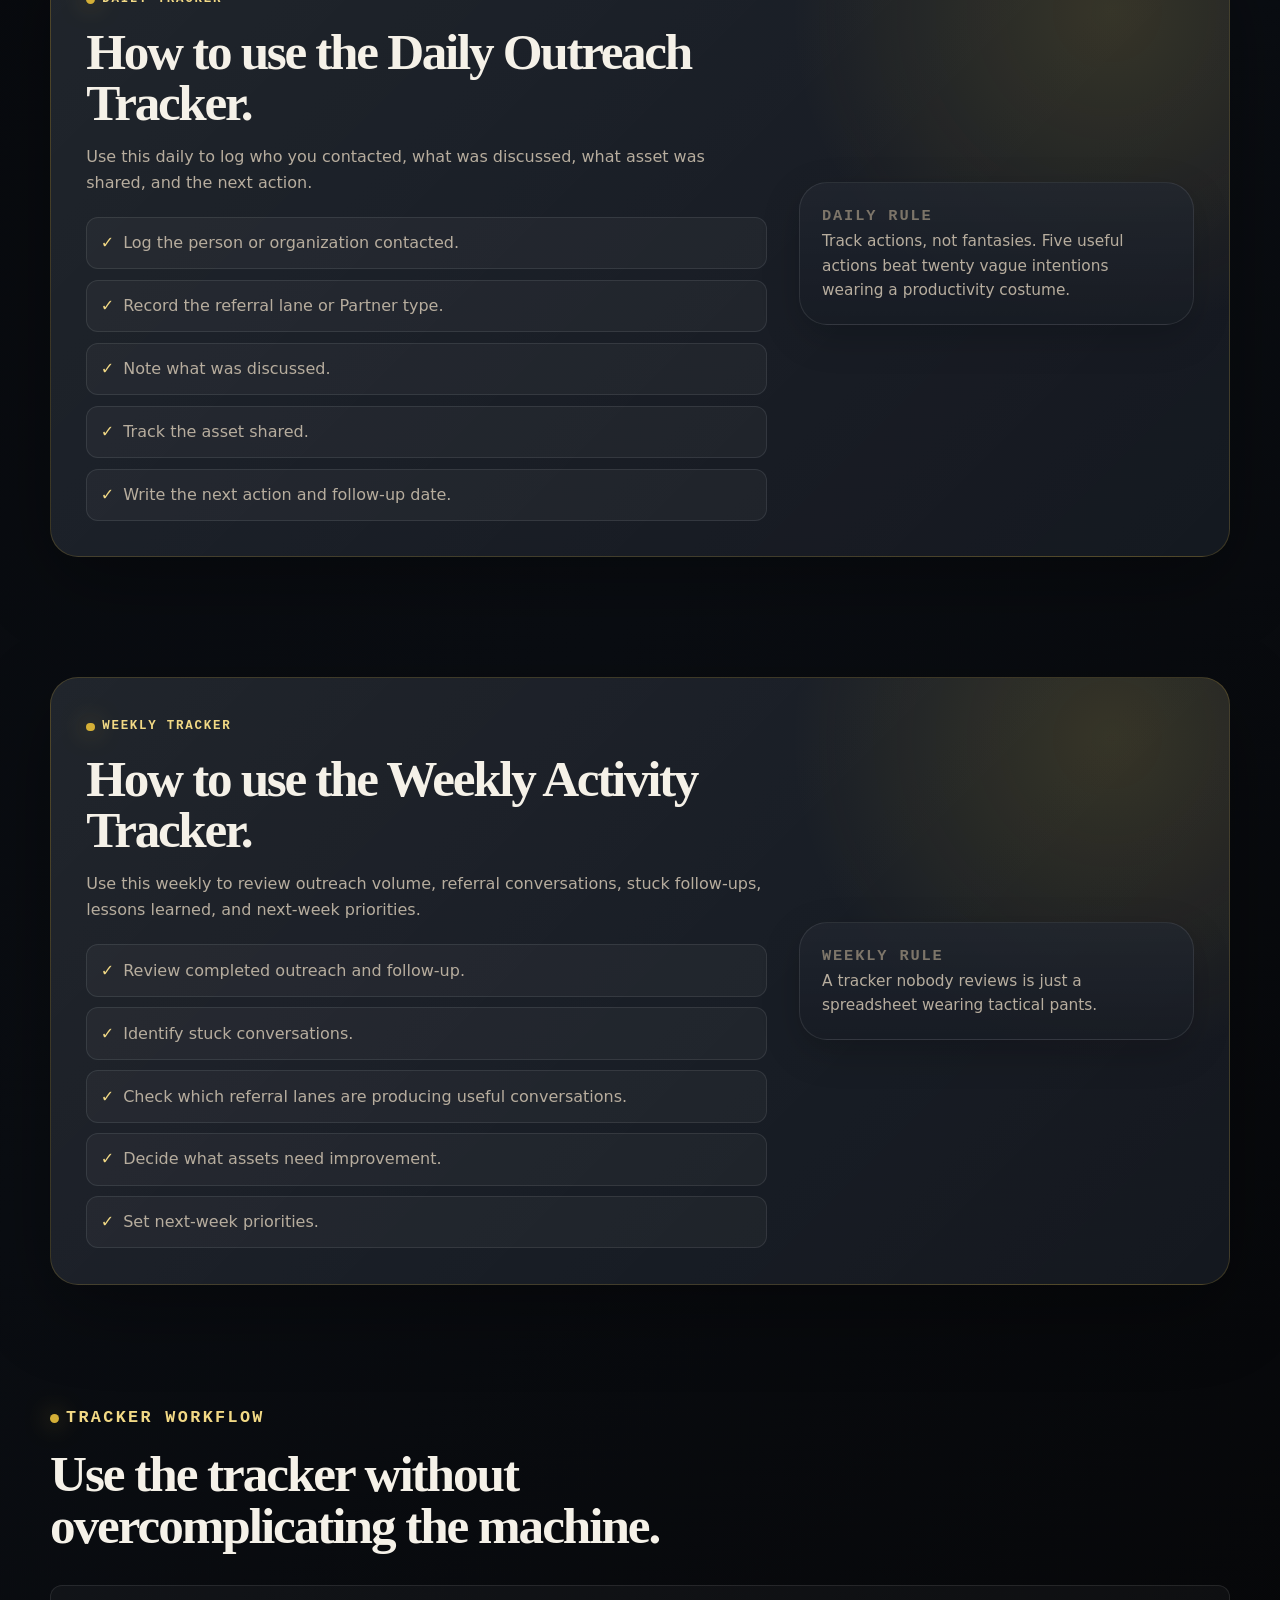
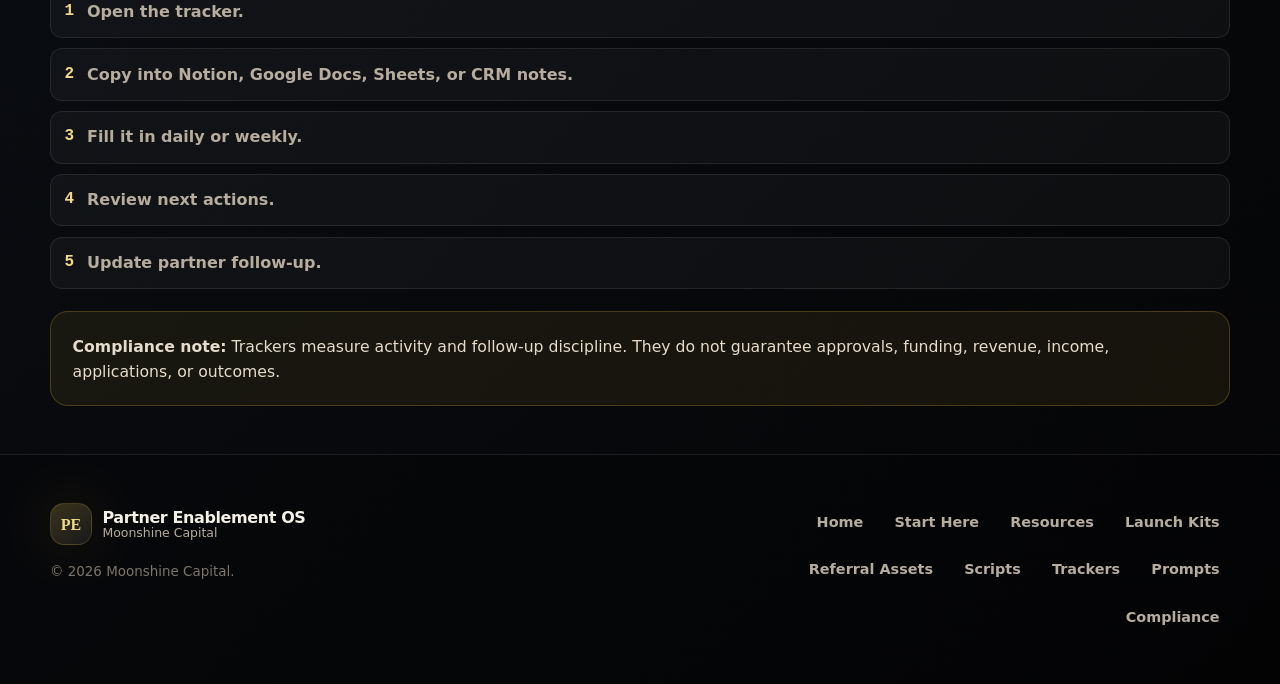
==== commit 8e01136e: "Add static fallback tracker cards" ====
--- a/pages/trackers.html
+++ b/pages/trackers.html
@@ -7,258 +7,21 @@
     <meta name="description" content="Open and use real Partner activity trackers, weekly review templates, and follow-up systems.">
     <meta name="robots" content="index,follow">
     <link rel="canonical" href="https://partner-enablement-os.vercel.app/pages/trackers.html">
-    <meta property="og:type" content="website">
-    <meta property="og:title" content="Trackers | Partner Enablement OS">
-    <meta property="og:description" content="Actionable tracker source files and workflow guidance for Partner execution.">
-    <meta property="og:url" content="https://partner-enablement-os.vercel.app/pages/trackers.html">
     <link rel="stylesheet" href="/assets/css/styles.css">
   </head>
-
   <body>
     <a class="skip-link" href="#main">Skip to main content</a>
-
     <div class="site-shell">
-      <header class="site-header" aria-label="Site header">
-        <div class="container nav-wrap">
-          <a class="brand-lockup" href="/index.html" aria-label="Partner Enablement OS home">
-            <span class="brand-mark" aria-hidden="true">PE</span>
-            <span class="brand-text">
-              <span class="brand-name" data-brand-name>Partner Enablement OS</span>
-              <span class="brand-kicker" data-brand-kicker>Moonshine Capital</span>
-            </span>
-          </a>
-
-          <button class="nav-toggle" type="button" aria-label="Toggle navigation" aria-expanded="false" data-nav-toggle>
-            <span class="nav-toggle-lines" aria-hidden="true"></span>
-          </button>
-
-          <nav class="primary-nav" aria-label="Primary navigation" data-site-nav>
-            <a href="/index.html">Home</a>
-            <a href="/pages/getting-started.html">Start Here</a>
-            <a href="/pages/partner-resource-library.html">Resources</a>
-            <a href="/pages/launch-kits.html">Launch Kits</a>
-            <a href="/pages/referral-partner-assets.html">Referral Assets</a>
-            <a href="/pages/scripts.html">Scripts</a>
-            <a href="/pages/trackers.html" aria-current="page">Trackers</a>
-            <a href="/pages/prompts.html">Prompts</a>
-            <a href="/pages/compliance.html">Compliance</a>
-          </nav>
-
-          <a class="header-cta" href="/pages/partner-resource-library.html">Browse Resources</a>
-        </div>
-      </header>
-
+      <header class="site-header" aria-label="Site header"><div class="container nav-wrap"><a class="brand-lockup" href="/index.html"><span class="brand-mark" aria-hidden="true">PE</span><span class="brand-text"><span class="brand-name">Partner Enablement OS</span><span class="brand-kicker">Moonshine Capital</span></span></a><button class="nav-toggle" type="button" aria-label="Toggle navigation" aria-expanded="false" data-nav-toggle><span class="nav-toggle-lines" aria-hidden="true"></span></button><nav class="primary-nav" aria-label="Primary navigation" data-site-nav><a href="/index.html">Home</a><a href="/pages/getting-started.html">Start Here</a><a href="/pages/partner-resource-library.html">Resource Library</a><a href="/pages/launch-kits.html">Launch Kits</a><a href="/pages/compliance.html">Compliance</a></nav><a class="header-cta" href="#actual-trackers">Open Trackers</a></div></header>
       <main id="main">
-        <section class="hero" aria-labelledby="page-title">
-          <div class="container hero-grid">
-            <div class="hero-copy reveal">
-              <p class="eyebrow">Trackers</p>
-              <h1 id="page-title">Open the tracker. Use the tracker. Review the next action.</h1>
-              <p class="hero-lede">
-                The tracker page now points to real GitHub markdown source files. Use these
-                trackers to log Partner outreach, weekly activity, referral conversations,
-                follow-up, and review rhythm.
-              </p>
-              <div class="hero-actions" aria-label="Primary actions">
-                <a class="button button-primary" href="#actual-trackers">Open Actual Trackers</a>
-                <a class="button button-secondary" href="/pages/partner-resource-library.html">Open Resource Library</a>
-              </div>
-              <div class="hero-meta">
-                <span class="pill"><strong>Source</strong> GitHub Markdown</span>
-                <span class="pill"><strong>Use</strong> Daily + weekly</span>
-                <span class="pill"><strong>Rule</strong> No outcome guarantees</span>
-              </div>
-            </div>
-
-            <aside class="command-panel reveal" aria-labelledby="tracker-panel-title">
-              <div class="panel-top">
-                <div>
-                  <p class="panel-label">Execution Console</p>
-                  <h2 id="tracker-panel-title">Tracker workflow</h2>
-                </div>
-                <span class="status-dot">Actionable</span>
-              </div>
-              <ol class="panel-list">
-                <li class="panel-item">
-                  <span class="panel-num">01</span>
-                  <div>
-                    <h3>Open</h3>
-                    <p>Open the GitHub source or raw markdown.</p>
-                  </div>
-                  <span class="panel-tag">Source</span>
-                </li>
-                <li class="panel-item">
-                  <span class="panel-num">02</span>
-                  <div>
-                    <h3>Copy</h3>
-                    <p>Copy into Notion, Google Docs, Sheets, or CRM notes.</p>
-                  </div>
-                  <span class="panel-tag">Use</span>
-                </li>
-                <li class="panel-item">
-                  <span class="panel-num">03</span>
-                  <div>
-                    <h3>Review</h3>
-                    <p>Review next actions and update Partner follow-up.</p>
-                  </div>
-                  <span class="panel-tag">Follow-Up</span>
-                </li>
-              </ol>
-            </aside>
-          </div>
-        </section>
-
-        <section class="section" id="actual-trackers" aria-labelledby="actual-trackers-title">
-          <div class="container">
-            <div class="section-header reveal">
-              <p class="eyebrow">Open the Actual Trackers</p>
-              <h2 id="actual-trackers-title">Daily Outreach and Weekly Activity.</h2>
-              <p>
-                These tracker cards come from the asset registry and open the actual GitHub
-                source files. No more describing a tracker like it lives in Narnia.
-              </p>
-            </div>
-
-            <div class="grid grid-2" data-asset-grid data-asset-type="tracker"></div>
-          </div>
-        </section>
-
-        <section class="section section-tight" aria-labelledby="daily-title">
-          <div class="container">
-            <div class="featured-card reveal">
-              <div>
-                <p class="eyebrow">Daily Tracker</p>
-                <h2 id="daily-title">How to use the Daily Outreach Tracker.</h2>
-                <p>
-                  Use this daily to log who you contacted, what was discussed, what asset
-                  was shared, and the next action. Keep it simple enough to actually use.
-                </p>
-                <ul class="check-list">
-                  <li>Log the person or organization contacted.</li>
-                  <li>Record the referral lane or Partner type.</li>
-                  <li>Note what was discussed.</li>
-                  <li>Track the asset shared.</li>
-                  <li>Write the next action and follow-up date.</li>
-                </ul>
-              </div>
-              <aside class="card" aria-label="Daily tracker reminder">
-                <p class="panel-label">Daily Rule</p>
-                <p>
-                  Track actions, not fantasies. Five useful actions beat twenty vague intentions
-                  wearing a productivity costume.
-                </p>
-              </aside>
-            </div>
-          </div>
-        </section>
-
-        <section class="section" aria-labelledby="weekly-title">
-          <div class="container">
-            <div class="featured-card reveal">
-              <div>
-                <p class="eyebrow">Weekly Tracker</p>
-                <h2 id="weekly-title">How to use the Weekly Activity Tracker.</h2>
-                <p>
-                  Use this weekly to review outreach volume, referral conversations, stuck
-                  follow-ups, and next-week priorities.
-                </p>
-                <ul class="check-list">
-                  <li>Review completed outreach and follow-up.</li>
-                  <li>Identify stuck conversations.</li>
-                  <li>Check which referral lanes are producing useful conversations.</li>
-                  <li>Decide what assets need improvement.</li>
-                  <li>Set next-week priorities.</li>
-                </ul>
-              </div>
-              <aside class="card" aria-label="Weekly tracker reminder">
-                <p class="panel-label">Weekly Rule</p>
-                <p>
-                  A tracker nobody reviews is just a spreadsheet wearing tactical pants.
-                </p>
-              </aside>
-            </div>
-          </div>
-        </section>
-
-        <section class="section section-tight" aria-labelledby="workflow-title">
-          <div class="container">
-            <div class="section-header reveal">
-              <p class="eyebrow">Tracker Workflow</p>
-              <h2 id="workflow-title">Use the tracker without overcomplicating the machine.</h2>
-              <p>
-                Start with the actual tracker source. Copy it into the working tool your
-                Partner already uses. Review the work weekly.
-              </p>
-            </div>
-
-            <ol class="step-list reveal">
-              <li><strong>Open the tracker.</strong> Use the GitHub source or raw markdown link.</li>
-              <li><strong>Copy into Notion, Google Docs, Sheets, or CRM notes.</strong> Use the format that will actually get updated.</li>
-              <li><strong>Fill it in daily or weekly.</strong> Track real actions, conversations, and next steps.</li>
-              <li><strong>Review next actions.</strong> Identify follow-up, stuck conversations, and missing context.</li>
-              <li><strong>Update Partner follow-up.</strong> Turn the review into next actions, not decorative data.</li>
-            </ol>
-
-            <aside class="disclaimer reveal" aria-label="Tracker compliance note">
-              <p>
-                <strong>Compliance note:</strong>
-                Trackers measure activity and follow-up discipline. They do not guarantee
-                approvals, funding, revenue, income, applications, or outcomes.
-              </p>
-            </aside>
-          </div>
-        </section>
-
-        <section class="section" aria-labelledby="resource-title">
-          <div class="container">
-            <article class="source-card reveal">
-              <div>
-                <p class="eyebrow">Next Step</p>
-                <h2 id="resource-title">Need more than trackers?</h2>
-                <p>
-                  Open the Resource Library to find scripts, launch kit assets, Drive exports,
-                  and compliance-safe reference materials.
-                </p>
-              </div>
-              <a class="button button-primary" href="/pages/partner-resource-library.html">Browse Partner Resources</a>
-            </article>
-          </div>
-        </section>
+        <section class="hero" aria-labelledby="page-title"><div class="container hero-grid"><div class="hero-copy reveal"><p class="eyebrow">Trackers</p><h1 id="page-title">Open the tracker. Copy it. Use it.</h1><p class="hero-lede">These are real GitHub markdown trackers for Partner activity, follow-up, referral conversations, and weekly review rhythm.</p><div class="hero-actions"><a class="button button-primary" href="#actual-trackers">Open Actual Trackers</a><a class="button button-secondary" href="/pages/partner-resource-library.html">Open Resource Library</a></div><div class="hero-meta"><span class="pill"><strong>Source</strong> GitHub Markdown</span><span class="pill"><strong>Use</strong> Daily + Weekly</span><span class="pill"><strong>Safe</strong> No Outcome Guarantees</span></div></div><aside class="command-panel reveal"><div class="panel-top"><div><p class="panel-label">Tracker Rule</p><h2>Action beats theory.</h2></div><span class="status-dot">Fallback Ready</span></div><p class="small-print">Open the source, copy it into Notion, Google Docs, Sheets, or CRM notes, then use it. Google Sheets and Notion versions can be added later.</p></aside></div></section>
+        <section class="section" id="actual-trackers" aria-labelledby="actual-trackers-title"><div class="container"><div class="section-header reveal"><p class="eyebrow">Open the Actual Trackers</p><h2 id="actual-trackers-title">Daily Outreach and Weekly Activity.</h2><p>These static cards work immediately. Dynamic tracker cards may render below as progressive enhancement.</p></div><div class="grid grid-2"><article class="card reveal"><p class="panel-label">Daily Tracker</p><h3>Daily Outreach Tracker</h3><p><strong>What it is for:</strong> Daily outreach, follow-up, referral conversations, and next actions.</p><div class="card-actions" style="margin-top:1.35rem;"><a class="button button-primary" href="https://github.com/JFeimster/partner-enablement-os/blob/main/trackers/daily-outreach-tracker.md" target="_blank" rel="noopener">Open Source</a><a class="button button-secondary" href="https://raw.githubusercontent.com/JFeimster/partner-enablement-os/main/trackers/daily-outreach-tracker.md" target="_blank" rel="noopener">Raw Markdown</a></div></article><article class="card reveal"><p class="panel-label">Weekly Tracker</p><h3>Weekly Activity Tracker</h3><p><strong>What it is for:</strong> Weekly review, outreach totals, referral conversations, applications, follow-up queue, lessons learned, and next-week priorities.</p><div class="card-actions" style="margin-top:1.35rem;"><a class="button button-primary" href="https://github.com/JFeimster/partner-enablement-os/blob/main/trackers/weekly-activity-tracker.md" target="_blank" rel="noopener">Open Source</a><a class="button button-secondary" href="https://raw.githubusercontent.com/JFeimster/partner-enablement-os/main/trackers/weekly-activity-tracker.md" target="_blank" rel="noopener">Raw Markdown</a></div></article></div><div class="grid grid-2" data-asset-grid data-asset-type="tracker" style="margin-top:1.35rem;"></div></div></section>
+        <section class="section section-tight" aria-labelledby="daily-title"><div class="container"><div class="featured-card reveal"><div><p class="eyebrow">Daily Tracker</p><h2 id="daily-title">How to use the Daily Outreach Tracker.</h2><p>Use this daily to log who you contacted, what was discussed, what asset was shared, and the next action.</p><ul class="check-list"><li>Log the person or organization contacted.</li><li>Record the referral lane or Partner type.</li><li>Note what was discussed.</li><li>Track the asset shared.</li><li>Write the next action and follow-up date.</li></ul></div><aside class="card"><p class="panel-label">Daily Rule</p><p>Track actions, not fantasies. Five useful actions beat twenty vague intentions wearing a productivity costume.</p></aside></div></div></section>
+        <section class="section" aria-labelledby="weekly-title"><div class="container"><div class="featured-card reveal"><div><p class="eyebrow">Weekly Tracker</p><h2 id="weekly-title">How to use the Weekly Activity Tracker.</h2><p>Use this weekly to review outreach volume, referral conversations, stuck follow-ups, lessons learned, and next-week priorities.</p><ul class="check-list"><li>Review completed outreach and follow-up.</li><li>Identify stuck conversations.</li><li>Check which referral lanes are producing useful conversations.</li><li>Decide what assets need improvement.</li><li>Set next-week priorities.</li></ul></div><aside class="card"><p class="panel-label">Weekly Rule</p><p>A tracker nobody reviews is just a spreadsheet wearing tactical pants.</p></aside></div></div></section>
+        <section class="section section-tight" aria-labelledby="workflow-title"><div class="container"><div class="section-header reveal"><p class="eyebrow">Tracker Workflow</p><h2 id="workflow-title">Use the tracker without overcomplicating the machine.</h2></div><ol class="step-list reveal"><li><strong>Open the tracker.</strong></li><li><strong>Copy into Notion, Google Docs, Sheets, or CRM notes.</strong></li><li><strong>Fill it in daily or weekly.</strong></li><li><strong>Review next actions.</strong></li><li><strong>Update partner follow-up.</strong></li></ol><aside class="disclaimer reveal"><p><strong>Compliance note:</strong> Trackers measure activity and follow-up discipline. They do not guarantee approvals, funding, revenue, income, applications, or outcomes.</p></aside></div></section>
       </main>
-
-      <footer class="site-footer">
-        <div class="container footer-grid">
-          <div>
-            <a class="brand-lockup" href="/index.html" aria-label="Partner Enablement OS home">
-              <span class="brand-mark" aria-hidden="true">PE</span>
-              <span class="brand-text">
-                <span class="brand-name" data-brand-name>Partner Enablement OS</span>
-                <span class="brand-kicker" data-brand-kicker>Moonshine Capital</span>
-              </span>
-            </a>
-            <p class="small-print" style="margin-top: 1rem;">
-              © <span data-current-year></span> Moonshine Capital. Partner Enablement OS is a static resource hub for Partner education, activation, and compliant resource delivery.
-            </p>
-            <p class="small-print">
-              Funding options, approvals, terms, amounts, and timing are not guaranteed. Provider criteria apply and available options depend on the business profile.
-            </p>
-          </div>
-          <nav class="footer-links" aria-label="Footer navigation" data-footer-nav>
-            <a href="/index.html">Home</a>
-            <a href="/pages/getting-started.html">Start Here</a>
-            <a href="/pages/partner-resource-library.html">Resources</a>
-            <a href="/pages/launch-kits.html">Launch Kits</a>
-            <a href="/pages/referral-partner-assets.html">Referral Assets</a>
-            <a href="/pages/scripts.html">Scripts</a>
-            <a href="/pages/trackers.html">Trackers</a>
-            <a href="/pages/prompts.html">Prompts</a>
-            <a href="/pages/compliance.html">Compliance</a>
-          </nav>
-        </div>
-      </footer>
+      <footer class="site-footer"><div class="container footer-grid"><div><a class="brand-lockup" href="/index.html"><span class="brand-mark" aria-hidden="true">PE</span><span class="brand-text"><span class="brand-name">Partner Enablement OS</span><span class="brand-kicker">Moonshine Capital</span></span></a><p class="small-print" style="margin-top:1rem;">© <span data-current-year></span> Moonshine Capital.</p></div><nav class="footer-links" aria-label="Footer navigation" data-footer-nav><a href="/index.html">Home</a><a href="/pages/getting-started.html">Start Here</a><a href="/pages/partner-resource-library.html">Resource Library</a><a href="/pages/launch-kits.html">Launch Kits</a><a href="/pages/compliance.html">Compliance</a><a href="/pages/scripts.html">Scripts</a><a href="/pages/trackers.html">Trackers</a><a href="/pages/prompts.html">Prompts</a><a href="/pages/tools.html">Tools</a><a href="/pages/training.html">Training</a><a href="/pages/about.html">About</a></nav></div></footer>
     </div>
-
-    <script src="/assets/js/app.js" defer></script>
-    <script src="/assets/js/resources.js" defer></script>
+    <script src="/assets/js/app.js" defer></script><script src="/assets/js/resources.js" defer></script>
   </body>
 </html>
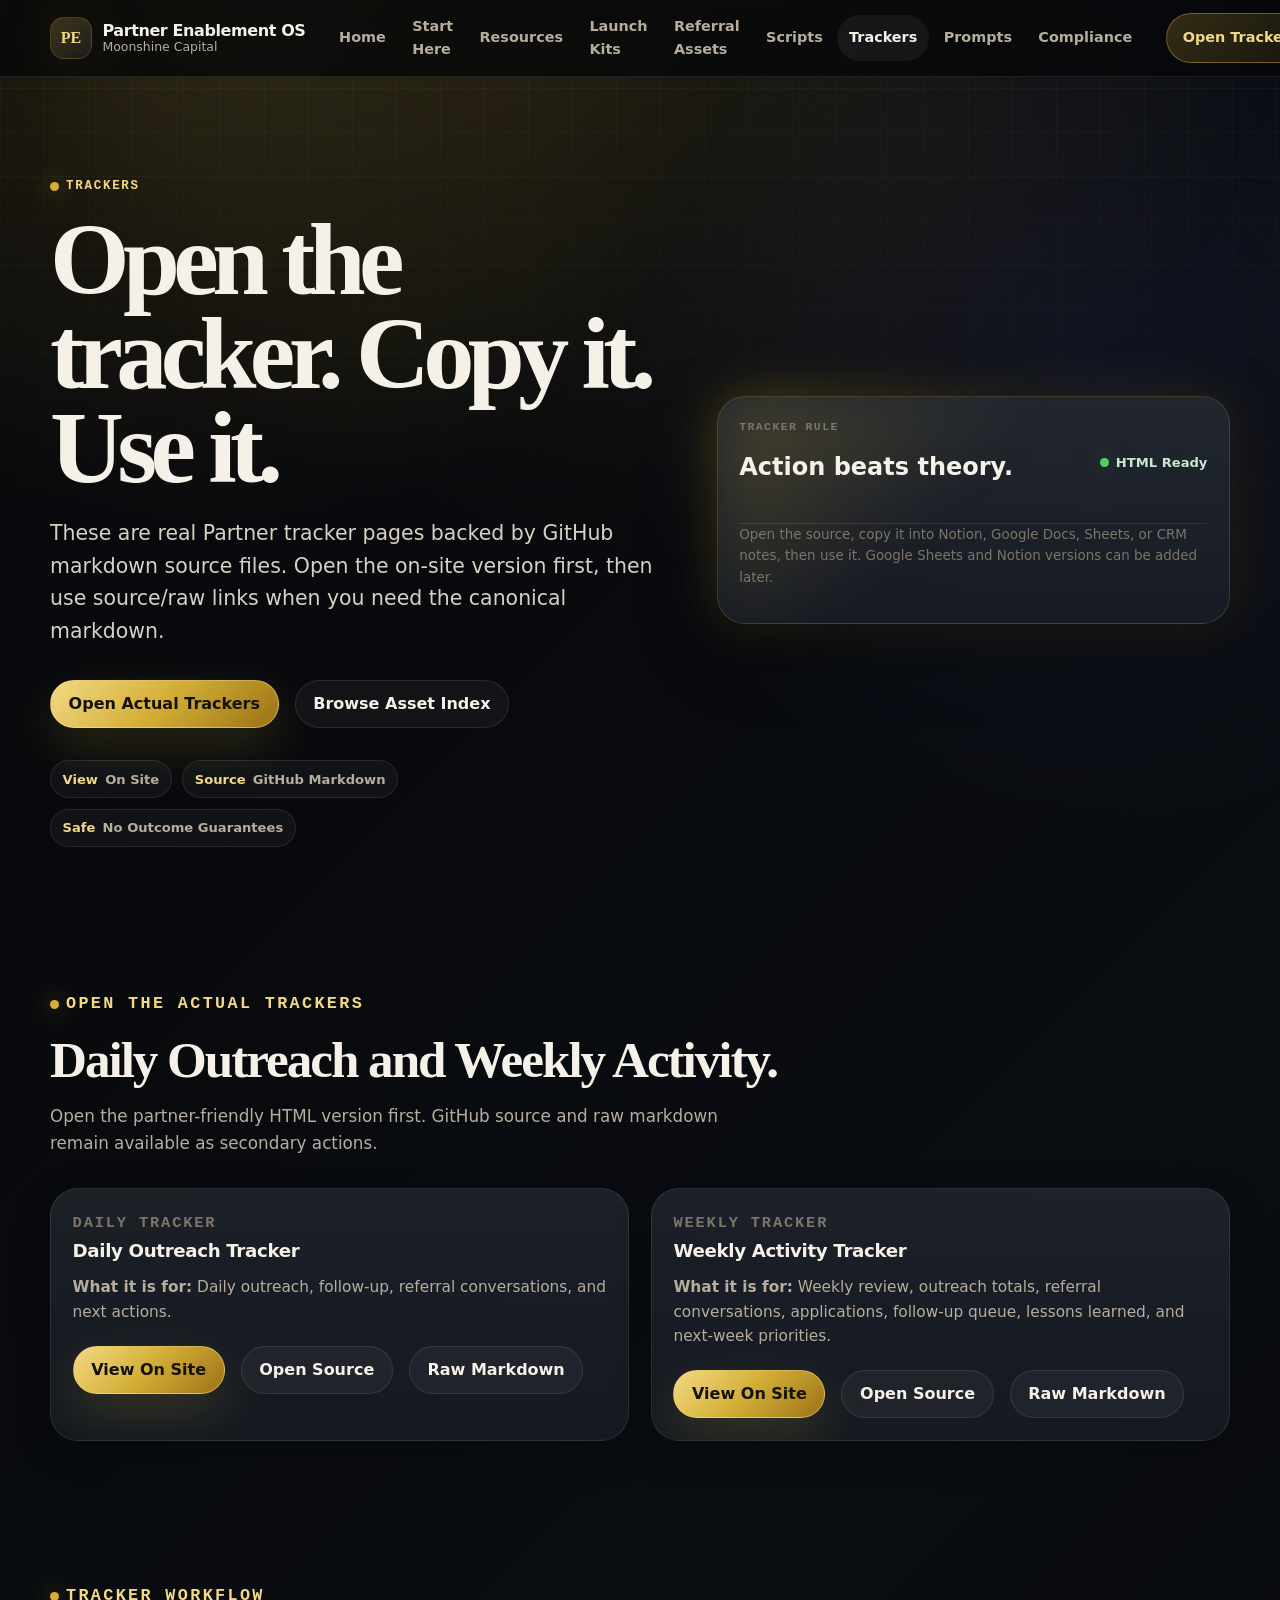
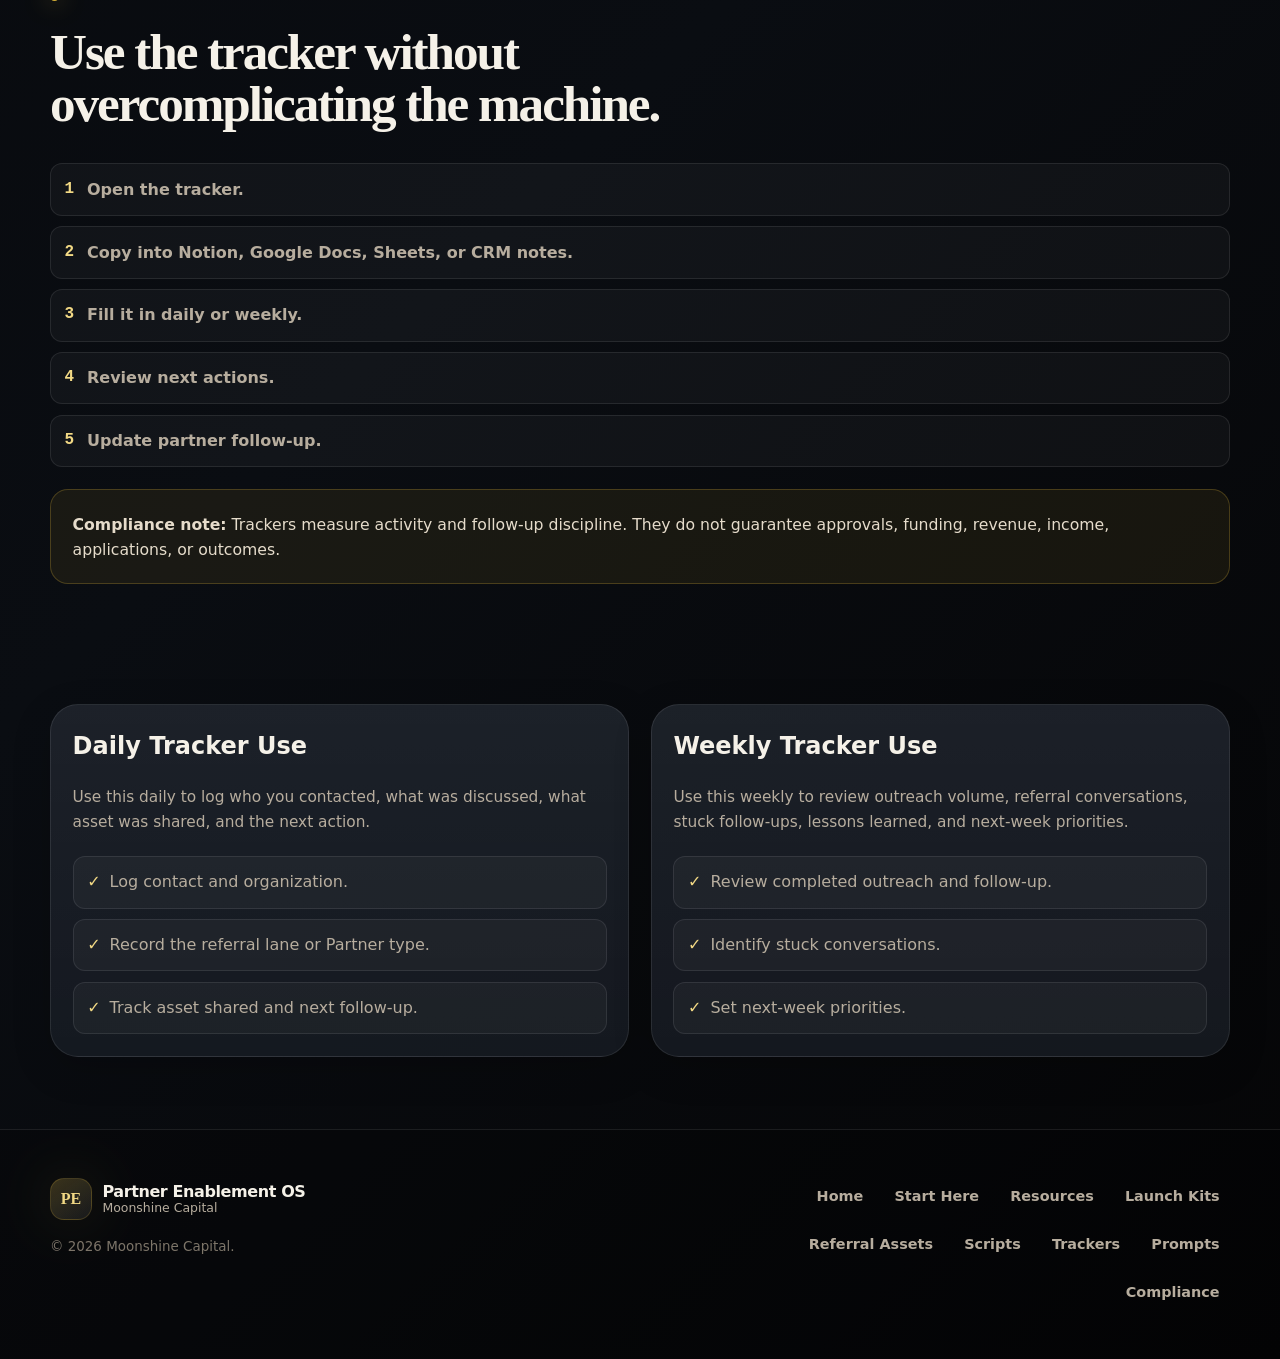
==== commit cc16eafc: "Point tracker cards to on-site HTML asset pages" ====
--- a/pages/trackers.html
+++ b/pages/trackers.html
@@ -14,13 +14,12 @@
     <div class="site-shell">
       <header class="site-header" aria-label="Site header"><div class="container nav-wrap"><a class="brand-lockup" href="/index.html"><span class="brand-mark" aria-hidden="true">PE</span><span class="brand-text"><span class="brand-name">Partner Enablement OS</span><span class="brand-kicker">Moonshine Capital</span></span></a><button class="nav-toggle" type="button" aria-label="Toggle navigation" aria-expanded="false" data-nav-toggle><span class="nav-toggle-lines" aria-hidden="true"></span></button><nav class="primary-nav" aria-label="Primary navigation" data-site-nav><a href="/index.html">Home</a><a href="/pages/getting-started.html">Start Here</a><a href="/pages/partner-resource-library.html">Resource Library</a><a href="/pages/launch-kits.html">Launch Kits</a><a href="/pages/compliance.html">Compliance</a></nav><a class="header-cta" href="#actual-trackers">Open Trackers</a></div></header>
       <main id="main">
-        <section class="hero" aria-labelledby="page-title"><div class="container hero-grid"><div class="hero-copy reveal"><p class="eyebrow">Trackers</p><h1 id="page-title">Open the tracker. Copy it. Use it.</h1><p class="hero-lede">These are real GitHub markdown trackers for Partner activity, follow-up, referral conversations, and weekly review rhythm.</p><div class="hero-actions"><a class="button button-primary" href="#actual-trackers">Open Actual Trackers</a><a class="button button-secondary" href="/pages/partner-resource-library.html">Open Resource Library</a></div><div class="hero-meta"><span class="pill"><strong>Source</strong> GitHub Markdown</span><span class="pill"><strong>Use</strong> Daily + Weekly</span><span class="pill"><strong>Safe</strong> No Outcome Guarantees</span></div></div><aside class="command-panel reveal"><div class="panel-top"><div><p class="panel-label">Tracker Rule</p><h2>Action beats theory.</h2></div><span class="status-dot">Fallback Ready</span></div><p class="small-print">Open the source, copy it into Notion, Google Docs, Sheets, or CRM notes, then use it. Google Sheets and Notion versions can be added later.</p></aside></div></section>
-        <section class="section" id="actual-trackers" aria-labelledby="actual-trackers-title"><div class="container"><div class="section-header reveal"><p class="eyebrow">Open the Actual Trackers</p><h2 id="actual-trackers-title">Daily Outreach and Weekly Activity.</h2><p>These static cards work immediately. Dynamic tracker cards may render below as progressive enhancement.</p></div><div class="grid grid-2"><article class="card reveal"><p class="panel-label">Daily Tracker</p><h3>Daily Outreach Tracker</h3><p><strong>What it is for:</strong> Daily outreach, follow-up, referral conversations, and next actions.</p><div class="card-actions" style="margin-top:1.35rem;"><a class="button button-primary" href="https://github.com/JFeimster/partner-enablement-os/blob/main/trackers/daily-outreach-tracker.md" target="_blank" rel="noopener">Open Source</a><a class="button button-secondary" href="https://raw.githubusercontent.com/JFeimster/partner-enablement-os/main/trackers/daily-outreach-tracker.md" target="_blank" rel="noopener">Raw Markdown</a></div></article><article class="card reveal"><p class="panel-label">Weekly Tracker</p><h3>Weekly Activity Tracker</h3><p><strong>What it is for:</strong> Weekly review, outreach totals, referral conversations, applications, follow-up queue, lessons learned, and next-week priorities.</p><div class="card-actions" style="margin-top:1.35rem;"><a class="button button-primary" href="https://github.com/JFeimster/partner-enablement-os/blob/main/trackers/weekly-activity-tracker.md" target="_blank" rel="noopener">Open Source</a><a class="button button-secondary" href="https://raw.githubusercontent.com/JFeimster/partner-enablement-os/main/trackers/weekly-activity-tracker.md" target="_blank" rel="noopener">Raw Markdown</a></div></article></div><div class="grid grid-2" data-asset-grid data-asset-type="tracker" style="margin-top:1.35rem;"></div></div></section>
-        <section class="section section-tight" aria-labelledby="daily-title"><div class="container"><div class="featured-card reveal"><div><p class="eyebrow">Daily Tracker</p><h2 id="daily-title">How to use the Daily Outreach Tracker.</h2><p>Use this daily to log who you contacted, what was discussed, what asset was shared, and the next action.</p><ul class="check-list"><li>Log the person or organization contacted.</li><li>Record the referral lane or Partner type.</li><li>Note what was discussed.</li><li>Track the asset shared.</li><li>Write the next action and follow-up date.</li></ul></div><aside class="card"><p class="panel-label">Daily Rule</p><p>Track actions, not fantasies. Five useful actions beat twenty vague intentions wearing a productivity costume.</p></aside></div></div></section>
-        <section class="section" aria-labelledby="weekly-title"><div class="container"><div class="featured-card reveal"><div><p class="eyebrow">Weekly Tracker</p><h2 id="weekly-title">How to use the Weekly Activity Tracker.</h2><p>Use this weekly to review outreach volume, referral conversations, stuck follow-ups, lessons learned, and next-week priorities.</p><ul class="check-list"><li>Review completed outreach and follow-up.</li><li>Identify stuck conversations.</li><li>Check which referral lanes are producing useful conversations.</li><li>Decide what assets need improvement.</li><li>Set next-week priorities.</li></ul></div><aside class="card"><p class="panel-label">Weekly Rule</p><p>A tracker nobody reviews is just a spreadsheet wearing tactical pants.</p></aside></div></div></section>
+        <section class="hero" aria-labelledby="page-title"><div class="container hero-grid"><div class="hero-copy reveal"><p class="eyebrow">Trackers</p><h1 id="page-title">Open the tracker. Copy it. Use it.</h1><p class="hero-lede">These are real Partner tracker pages backed by GitHub markdown source files. Open the on-site version first, then use source/raw links when you need the canonical markdown.</p><div class="hero-actions"><a class="button button-primary" href="#actual-trackers">Open Actual Trackers</a><a class="button button-secondary" href="/pages/assets/index.html">Browse Asset Index</a></div><div class="hero-meta"><span class="pill"><strong>View</strong> On Site</span><span class="pill"><strong>Source</strong> GitHub Markdown</span><span class="pill"><strong>Safe</strong> No Outcome Guarantees</span></div></div><aside class="command-panel reveal"><div class="panel-top"><div><p class="panel-label">Tracker Rule</p><h2>Action beats theory.</h2></div><span class="status-dot">HTML Ready</span></div><p class="small-print">Open the source, copy it into Notion, Google Docs, Sheets, or CRM notes, then use it. Google Sheets and Notion versions can be added later.</p></aside></div></section>
+        <section class="section" id="actual-trackers" aria-labelledby="actual-trackers-title"><div class="container"><div class="section-header reveal"><p class="eyebrow">Open the Actual Trackers</p><h2 id="actual-trackers-title">Daily Outreach and Weekly Activity.</h2><p>Open the partner-friendly HTML version first. GitHub source and raw markdown remain available as secondary actions.</p></div><div class="grid grid-2"><article class="card reveal"><p class="panel-label">Daily Tracker</p><h3>Daily Outreach Tracker</h3><p><strong>What it is for:</strong> Daily outreach, follow-up, referral conversations, and next actions.</p><div class="card-actions" style="margin-top:1.35rem;"><a class="button button-primary" href="/pages/assets/daily-outreach-tracker.html">View On Site</a><a class="button button-secondary" href="https://github.com/JFeimster/partner-enablement-os/blob/main/trackers/daily-outreach-tracker.md" target="_blank" rel="noopener">Open Source</a><a class="button button-secondary" href="https://raw.githubusercontent.com/JFeimster/partner-enablement-os/main/trackers/daily-outreach-tracker.md" target="_blank" rel="noopener">Raw Markdown</a></div></article><article class="card reveal"><p class="panel-label">Weekly Tracker</p><h3>Weekly Activity Tracker</h3><p><strong>What it is for:</strong> Weekly review, outreach totals, referral conversations, applications, follow-up queue, lessons learned, and next-week priorities.</p><div class="card-actions" style="margin-top:1.35rem;"><a class="button button-primary" href="/pages/assets/weekly-activity-tracker.html">View On Site</a><a class="button button-secondary" href="https://github.com/JFeimster/partner-enablement-os/blob/main/trackers/weekly-activity-tracker.md" target="_blank" rel="noopener">Open Source</a><a class="button button-secondary" href="https://raw.githubusercontent.com/JFeimster/partner-enablement-os/main/trackers/weekly-activity-tracker.md" target="_blank" rel="noopener">Raw Markdown</a></div></article></div><div class="grid grid-2" data-asset-grid data-asset-type="tracker" style="margin-top:1.35rem;"></div></div></section>
         <section class="section section-tight" aria-labelledby="workflow-title"><div class="container"><div class="section-header reveal"><p class="eyebrow">Tracker Workflow</p><h2 id="workflow-title">Use the tracker without overcomplicating the machine.</h2></div><ol class="step-list reveal"><li><strong>Open the tracker.</strong></li><li><strong>Copy into Notion, Google Docs, Sheets, or CRM notes.</strong></li><li><strong>Fill it in daily or weekly.</strong></li><li><strong>Review next actions.</strong></li><li><strong>Update partner follow-up.</strong></li></ol><aside class="disclaimer reveal"><p><strong>Compliance note:</strong> Trackers measure activity and follow-up discipline. They do not guarantee approvals, funding, revenue, income, applications, or outcomes.</p></aside></div></section>
+        <section class="section"><div class="container"><div class="grid grid-2"><article class="card reveal"><h2>Daily Tracker Use</h2><p>Use this daily to log who you contacted, what was discussed, what asset was shared, and the next action.</p><ul class="check-list"><li>Log contact and organization.</li><li>Record the referral lane or Partner type.</li><li>Track asset shared and next follow-up.</li></ul></article><article class="card reveal"><h2>Weekly Tracker Use</h2><p>Use this weekly to review outreach volume, referral conversations, stuck follow-ups, lessons learned, and next-week priorities.</p><ul class="check-list"><li>Review completed outreach and follow-up.</li><li>Identify stuck conversations.</li><li>Set next-week priorities.</li></ul></article></div></div></section>
       </main>
-      <footer class="site-footer"><div class="container footer-grid"><div><a class="brand-lockup" href="/index.html"><span class="brand-mark" aria-hidden="true">PE</span><span class="brand-text"><span class="brand-name">Partner Enablement OS</span><span class="brand-kicker">Moonshine Capital</span></span></a><p class="small-print" style="margin-top:1rem;">© <span data-current-year></span> Moonshine Capital.</p></div><nav class="footer-links" aria-label="Footer navigation" data-footer-nav><a href="/index.html">Home</a><a href="/pages/getting-started.html">Start Here</a><a href="/pages/partner-resource-library.html">Resource Library</a><a href="/pages/launch-kits.html">Launch Kits</a><a href="/pages/compliance.html">Compliance</a><a href="/pages/scripts.html">Scripts</a><a href="/pages/trackers.html">Trackers</a><a href="/pages/prompts.html">Prompts</a><a href="/pages/tools.html">Tools</a><a href="/pages/training.html">Training</a><a href="/pages/about.html">About</a></nav></div></footer>
+      <footer class="site-footer"><div class="container footer-grid"><div><a class="brand-lockup" href="/index.html"><span class="brand-mark" aria-hidden="true">PE</span><span class="brand-text"><span class="brand-name">Partner Enablement OS</span><span class="brand-kicker">Moonshine Capital</span></span></a><p class="small-print" style="margin-top:1rem;">© <span data-current-year></span> Moonshine Capital.</p></div><nav class="footer-links" aria-label="Footer navigation" data-footer-nav><a href="/index.html">Home</a><a href="/pages/getting-started.html">Start Here</a><a href="/pages/partner-resource-library.html">Resource Library</a><a href="/pages/assets/index.html">Asset Index</a><a href="/pages/launch-kits.html">Launch Kits</a><a href="/pages/compliance.html">Compliance</a><a href="/pages/scripts.html">Scripts</a><a href="/pages/trackers.html">Trackers</a><a href="/pages/prompts.html">Prompts</a><a href="/pages/tools.html">Tools</a><a href="/pages/training.html">Training</a><a href="/pages/about.html">About</a></nav></div></footer>
     </div>
     <script src="/assets/js/app.js" defer></script><script src="/assets/js/resources.js" defer></script>
   </body>
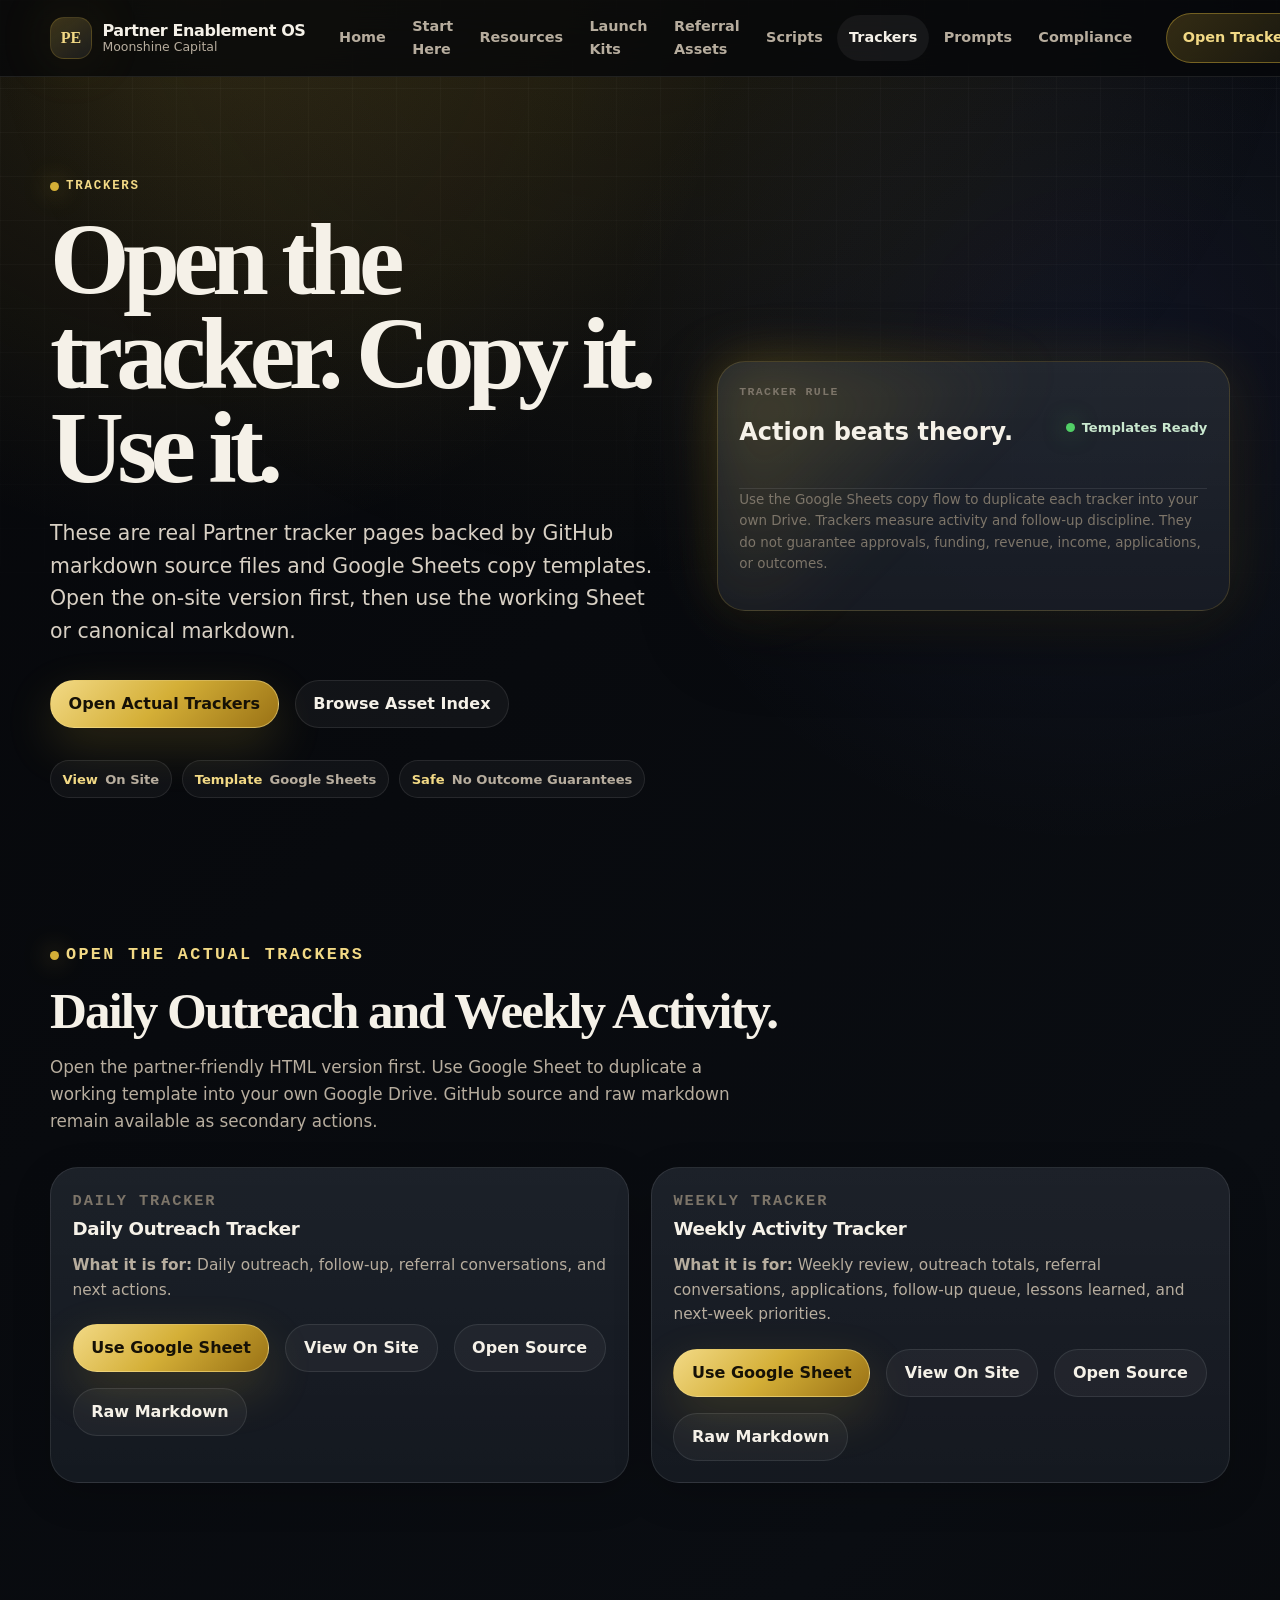
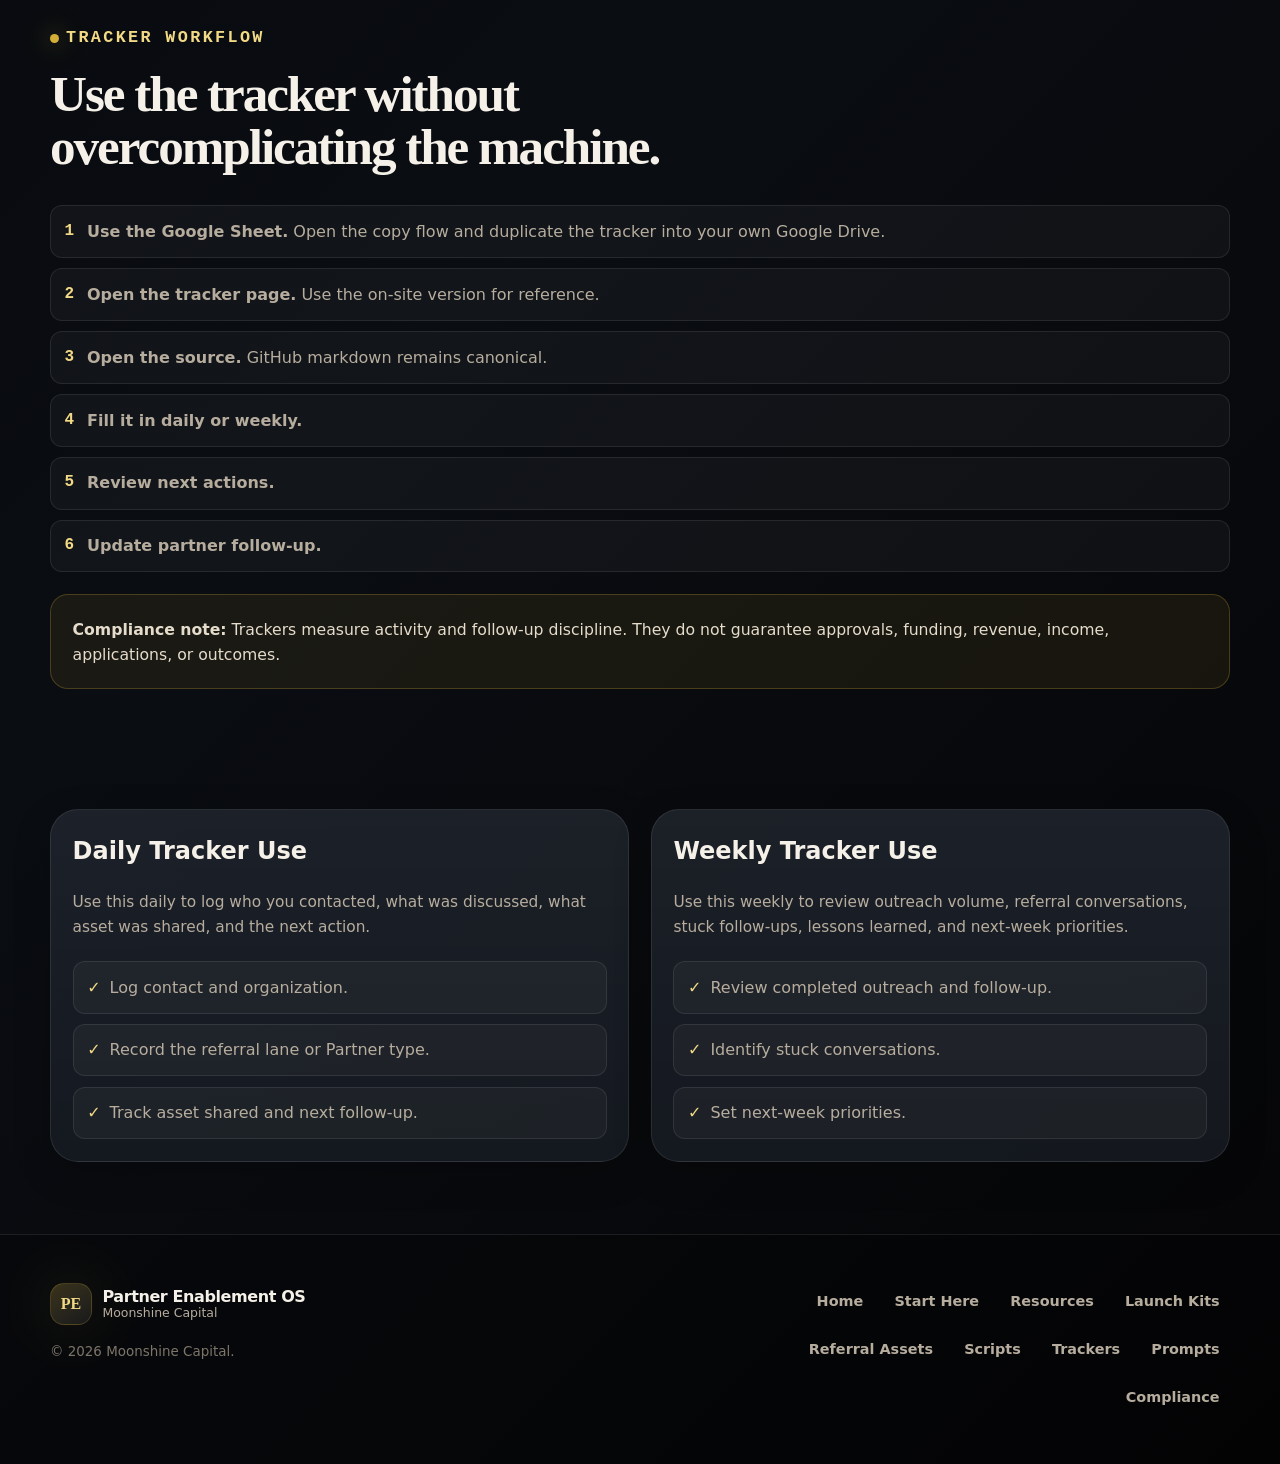
==== commit db776843: "Add Google Sheets tracker template links" ====
--- a/pages/trackers.html
+++ b/pages/trackers.html
@@ -12,11 +12,11 @@
   <body>
     <a class="skip-link" href="#main">Skip to main content</a>
     <div class="site-shell">
-      <header class="site-header" aria-label="Site header"><div class="container nav-wrap"><a class="brand-lockup" href="/index.html"><span class="brand-mark" aria-hidden="true">PE</span><span class="brand-text"><span class="brand-name">Partner Enablement OS</span><span class="brand-kicker">Moonshine Capital</span></span></a><button class="nav-toggle" type="button" aria-label="Toggle navigation" aria-expanded="false" data-nav-toggle><span class="nav-toggle-lines" aria-hidden="true"></span></button><nav class="primary-nav" aria-label="Primary navigation" data-site-nav><a href="/index.html">Home</a><a href="/pages/getting-started.html">Start Here</a><a href="/pages/partner-resource-library.html">Resource Library</a><a href="/pages/launch-kits.html">Launch Kits</a><a href="/pages/compliance.html">Compliance</a></nav><a class="header-cta" href="#actual-trackers">Open Trackers</a></div></header>
+      <header class="site-header" aria-label="Site header"><div class="container nav-wrap"><a class="brand-lockup" href="/index.html"><span class="brand-mark" aria-hidden="true">PE</span><span class="brand-text"><span class="brand-name">Partner Enablement OS</span><span class="brand-kicker">Moonshine Capital</span></span></a><button class="nav-toggle" type="button" aria-label="Toggle navigation" aria-expanded="false" data-nav-toggle><span class="nav-toggle-lines" aria-hidden="true"></span></button><nav class="primary-nav" aria-label="Primary navigation" data-site-nav><a href="/index.html">Home</a><a href="/pages/getting-started.html">Start Here</a><a href="/pages/partner-resource-library.html">Resource Library</a><a href="/pages/assets/index.html">Asset Index</a><a href="/pages/launch-kits.html">Launch Kits</a><a href="/pages/compliance.html">Compliance</a></nav><a class="header-cta" href="#actual-trackers">Open Trackers</a></div></header>
       <main id="main">
-        <section class="hero" aria-labelledby="page-title"><div class="container hero-grid"><div class="hero-copy reveal"><p class="eyebrow">Trackers</p><h1 id="page-title">Open the tracker. Copy it. Use it.</h1><p class="hero-lede">These are real Partner tracker pages backed by GitHub markdown source files. Open the on-site version first, then use source/raw links when you need the canonical markdown.</p><div class="hero-actions"><a class="button button-primary" href="#actual-trackers">Open Actual Trackers</a><a class="button button-secondary" href="/pages/assets/index.html">Browse Asset Index</a></div><div class="hero-meta"><span class="pill"><strong>View</strong> On Site</span><span class="pill"><strong>Source</strong> GitHub Markdown</span><span class="pill"><strong>Safe</strong> No Outcome Guarantees</span></div></div><aside class="command-panel reveal"><div class="panel-top"><div><p class="panel-label">Tracker Rule</p><h2>Action beats theory.</h2></div><span class="status-dot">HTML Ready</span></div><p class="small-print">Open the source, copy it into Notion, Google Docs, Sheets, or CRM notes, then use it. Google Sheets and Notion versions can be added later.</p></aside></div></section>
-        <section class="section" id="actual-trackers" aria-labelledby="actual-trackers-title"><div class="container"><div class="section-header reveal"><p class="eyebrow">Open the Actual Trackers</p><h2 id="actual-trackers-title">Daily Outreach and Weekly Activity.</h2><p>Open the partner-friendly HTML version first. GitHub source and raw markdown remain available as secondary actions.</p></div><div class="grid grid-2"><article class="card reveal"><p class="panel-label">Daily Tracker</p><h3>Daily Outreach Tracker</h3><p><strong>What it is for:</strong> Daily outreach, follow-up, referral conversations, and next actions.</p><div class="card-actions" style="margin-top:1.35rem;"><a class="button button-primary" href="/pages/assets/daily-outreach-tracker.html">View On Site</a><a class="button button-secondary" href="https://github.com/JFeimster/partner-enablement-os/blob/main/trackers/daily-outreach-tracker.md" target="_blank" rel="noopener">Open Source</a><a class="button button-secondary" href="https://raw.githubusercontent.com/JFeimster/partner-enablement-os/main/trackers/daily-outreach-tracker.md" target="_blank" rel="noopener">Raw Markdown</a></div></article><article class="card reveal"><p class="panel-label">Weekly Tracker</p><h3>Weekly Activity Tracker</h3><p><strong>What it is for:</strong> Weekly review, outreach totals, referral conversations, applications, follow-up queue, lessons learned, and next-week priorities.</p><div class="card-actions" style="margin-top:1.35rem;"><a class="button button-primary" href="/pages/assets/weekly-activity-tracker.html">View On Site</a><a class="button button-secondary" href="https://github.com/JFeimster/partner-enablement-os/blob/main/trackers/weekly-activity-tracker.md" target="_blank" rel="noopener">Open Source</a><a class="button button-secondary" href="https://raw.githubusercontent.com/JFeimster/partner-enablement-os/main/trackers/weekly-activity-tracker.md" target="_blank" rel="noopener">Raw Markdown</a></div></article></div><div class="grid grid-2" data-asset-grid data-asset-type="tracker" style="margin-top:1.35rem;"></div></div></section>
-        <section class="section section-tight" aria-labelledby="workflow-title"><div class="container"><div class="section-header reveal"><p class="eyebrow">Tracker Workflow</p><h2 id="workflow-title">Use the tracker without overcomplicating the machine.</h2></div><ol class="step-list reveal"><li><strong>Open the tracker.</strong></li><li><strong>Copy into Notion, Google Docs, Sheets, or CRM notes.</strong></li><li><strong>Fill it in daily or weekly.</strong></li><li><strong>Review next actions.</strong></li><li><strong>Update partner follow-up.</strong></li></ol><aside class="disclaimer reveal"><p><strong>Compliance note:</strong> Trackers measure activity and follow-up discipline. They do not guarantee approvals, funding, revenue, income, applications, or outcomes.</p></aside></div></section>
+        <section class="hero" aria-labelledby="page-title"><div class="container hero-grid"><div class="hero-copy reveal"><p class="eyebrow">Trackers</p><h1 id="page-title">Open the tracker. Copy it. Use it.</h1><p class="hero-lede">These are real Partner tracker pages backed by GitHub markdown source files and Google Sheets copy templates. Open the on-site version first, then use the working Sheet or canonical markdown.</p><div class="hero-actions"><a class="button button-primary" href="#actual-trackers">Open Actual Trackers</a><a class="button button-secondary" href="/pages/assets/index.html">Browse Asset Index</a></div><div class="hero-meta"><span class="pill"><strong>View</strong> On Site</span><span class="pill"><strong>Template</strong> Google Sheets</span><span class="pill"><strong>Safe</strong> No Outcome Guarantees</span></div></div><aside class="command-panel reveal"><div class="panel-top"><div><p class="panel-label">Tracker Rule</p><h2>Action beats theory.</h2></div><span class="status-dot">Templates Ready</span></div><p class="small-print">Use the Google Sheets copy flow to duplicate each tracker into your own Drive. Trackers measure activity and follow-up discipline. They do not guarantee approvals, funding, revenue, income, applications, or outcomes.</p></aside></div></section>
+        <section class="section" id="actual-trackers" aria-labelledby="actual-trackers-title"><div class="container"><div class="section-header reveal"><p class="eyebrow">Open the Actual Trackers</p><h2 id="actual-trackers-title">Daily Outreach and Weekly Activity.</h2><p>Open the partner-friendly HTML version first. Use Google Sheet to duplicate a working template into your own Google Drive. GitHub source and raw markdown remain available as secondary actions.</p></div><div class="grid grid-2"><article class="card reveal"><p class="panel-label">Daily Tracker</p><h3>Daily Outreach Tracker</h3><p><strong>What it is for:</strong> Daily outreach, follow-up, referral conversations, and next actions.</p><div class="card-actions" style="margin-top:1.35rem;"><a class="button button-primary" href="https://docs.google.com/spreadsheets/d/1lBsjA-IfuQozWxY2aFlR9gGQ9Ifny-tIqd2RUXaThxM/copy" target="_blank" rel="noopener">Use Google Sheet</a><a class="button button-secondary" href="/pages/assets/daily-outreach-tracker.html">View On Site</a><a class="button button-secondary" href="https://github.com/JFeimster/partner-enablement-os/blob/main/trackers/daily-outreach-tracker.md" target="_blank" rel="noopener">Open Source</a><a class="button button-secondary" href="https://raw.githubusercontent.com/JFeimster/partner-enablement-os/main/trackers/daily-outreach-tracker.md" target="_blank" rel="noopener">Raw Markdown</a></div></article><article class="card reveal"><p class="panel-label">Weekly Tracker</p><h3>Weekly Activity Tracker</h3><p><strong>What it is for:</strong> Weekly review, outreach totals, referral conversations, applications, follow-up queue, lessons learned, and next-week priorities.</p><div class="card-actions" style="margin-top:1.35rem;"><a class="button button-primary" href="https://docs.google.com/spreadsheets/d/1Wm3JQlW0CtkKeDwIB2ycc0miyRQSt9p2W9-4n9RsOLY/copy" target="_blank" rel="noopener">Use Google Sheet</a><a class="button button-secondary" href="/pages/assets/weekly-activity-tracker.html">View On Site</a><a class="button button-secondary" href="https://github.com/JFeimster/partner-enablement-os/blob/main/trackers/weekly-activity-tracker.md" target="_blank" rel="noopener">Open Source</a><a class="button button-secondary" href="https://raw.githubusercontent.com/JFeimster/partner-enablement-os/main/trackers/weekly-activity-tracker.md" target="_blank" rel="noopener">Raw Markdown</a></div></article></div><div class="grid grid-2" data-asset-grid data-asset-type="tracker" style="margin-top:1.35rem;"></div></div></section>
+        <section class="section section-tight" aria-labelledby="workflow-title"><div class="container"><div class="section-header reveal"><p class="eyebrow">Tracker Workflow</p><h2 id="workflow-title">Use the tracker without overcomplicating the machine.</h2></div><ol class="step-list reveal"><li><strong>Use the Google Sheet.</strong> Open the copy flow and duplicate the tracker into your own Google Drive.</li><li><strong>Open the tracker page.</strong> Use the on-site version for reference.</li><li><strong>Open the source.</strong> GitHub markdown remains canonical.</li><li><strong>Fill it in daily or weekly.</strong></li><li><strong>Review next actions.</strong></li><li><strong>Update partner follow-up.</strong></li></ol><aside class="disclaimer reveal"><p><strong>Compliance note:</strong> Trackers measure activity and follow-up discipline. They do not guarantee approvals, funding, revenue, income, applications, or outcomes.</p></aside></div></section>
         <section class="section"><div class="container"><div class="grid grid-2"><article class="card reveal"><h2>Daily Tracker Use</h2><p>Use this daily to log who you contacted, what was discussed, what asset was shared, and the next action.</p><ul class="check-list"><li>Log contact and organization.</li><li>Record the referral lane or Partner type.</li><li>Track asset shared and next follow-up.</li></ul></article><article class="card reveal"><h2>Weekly Tracker Use</h2><p>Use this weekly to review outreach volume, referral conversations, stuck follow-ups, lessons learned, and next-week priorities.</p><ul class="check-list"><li>Review completed outreach and follow-up.</li><li>Identify stuck conversations.</li><li>Set next-week priorities.</li></ul></article></div></div></section>
       </main>
       <footer class="site-footer"><div class="container footer-grid"><div><a class="brand-lockup" href="/index.html"><span class="brand-mark" aria-hidden="true">PE</span><span class="brand-text"><span class="brand-name">Partner Enablement OS</span><span class="brand-kicker">Moonshine Capital</span></span></a><p class="small-print" style="margin-top:1rem;">© <span data-current-year></span> Moonshine Capital.</p></div><nav class="footer-links" aria-label="Footer navigation" data-footer-nav><a href="/index.html">Home</a><a href="/pages/getting-started.html">Start Here</a><a href="/pages/partner-resource-library.html">Resource Library</a><a href="/pages/assets/index.html">Asset Index</a><a href="/pages/launch-kits.html">Launch Kits</a><a href="/pages/compliance.html">Compliance</a><a href="/pages/scripts.html">Scripts</a><a href="/pages/trackers.html">Trackers</a><a href="/pages/prompts.html">Prompts</a><a href="/pages/tools.html">Tools</a><a href="/pages/training.html">Training</a><a href="/pages/about.html">About</a></nav></div></footer>
